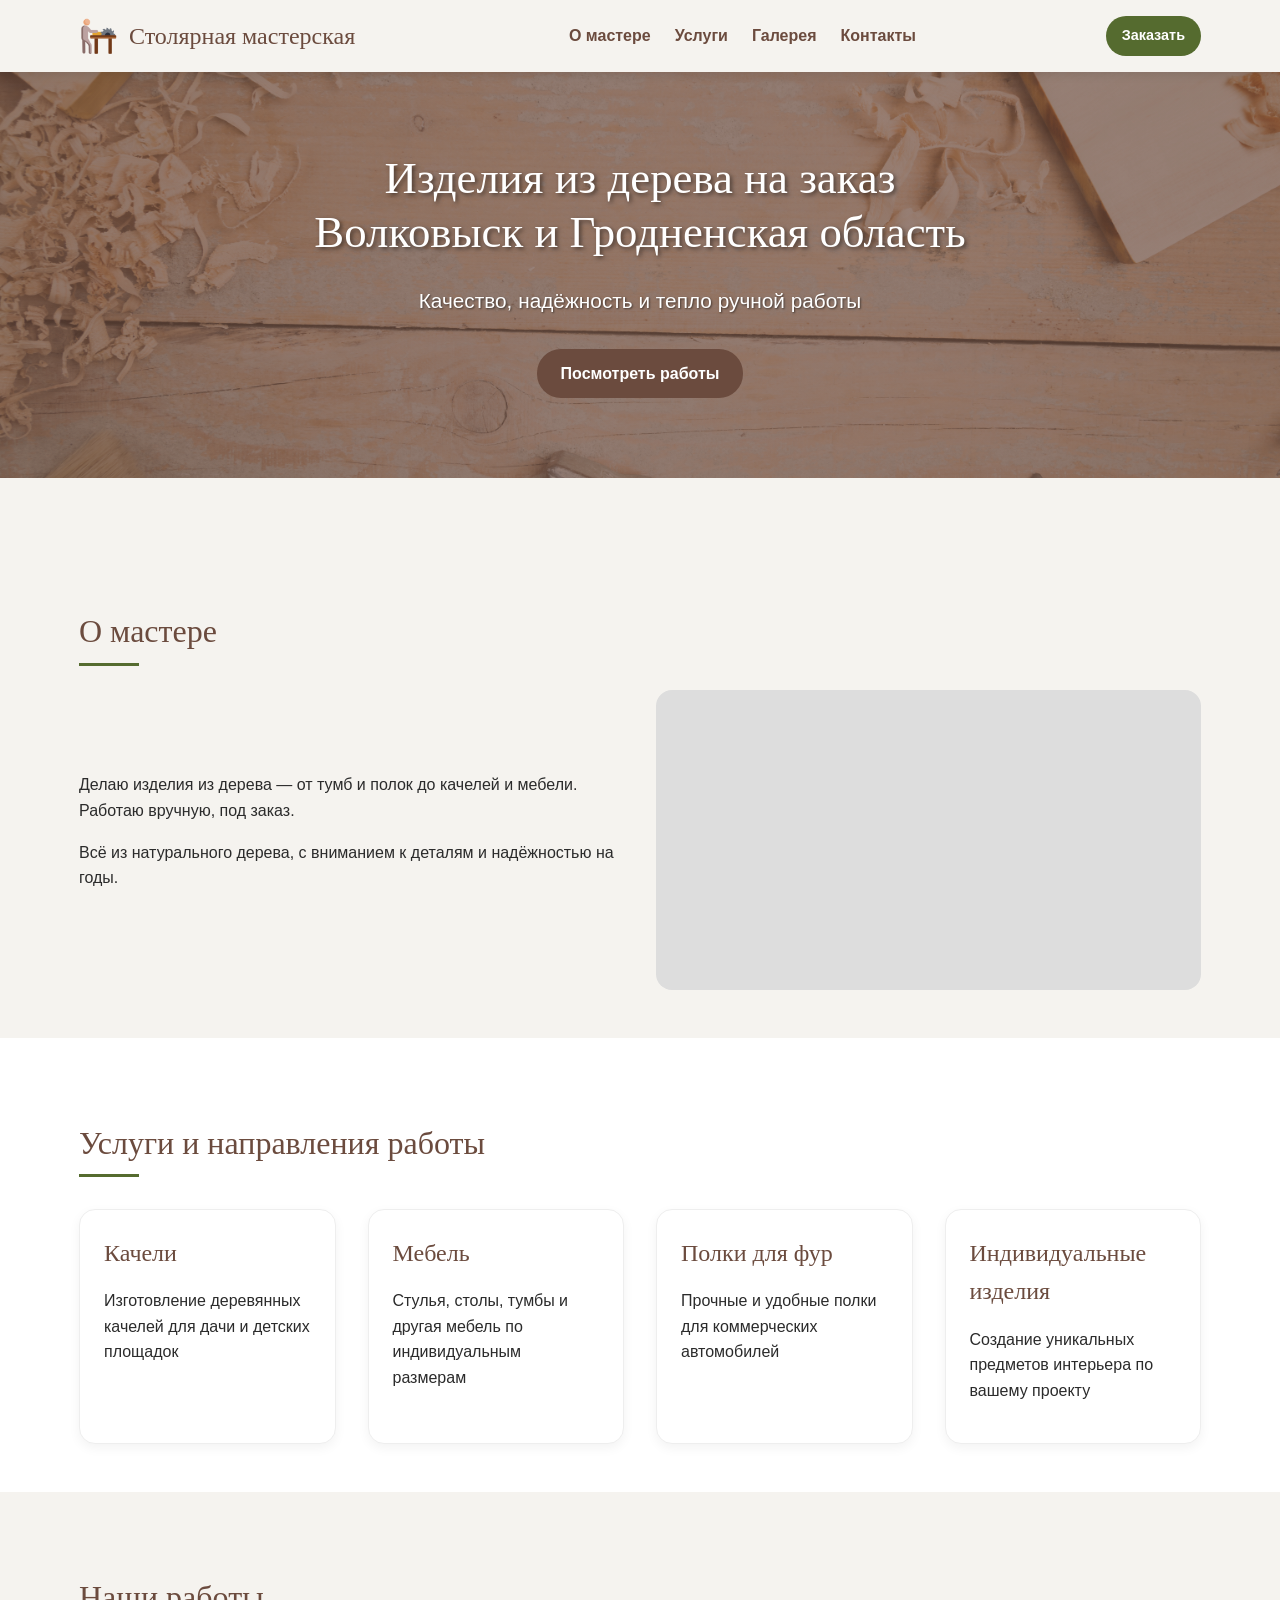
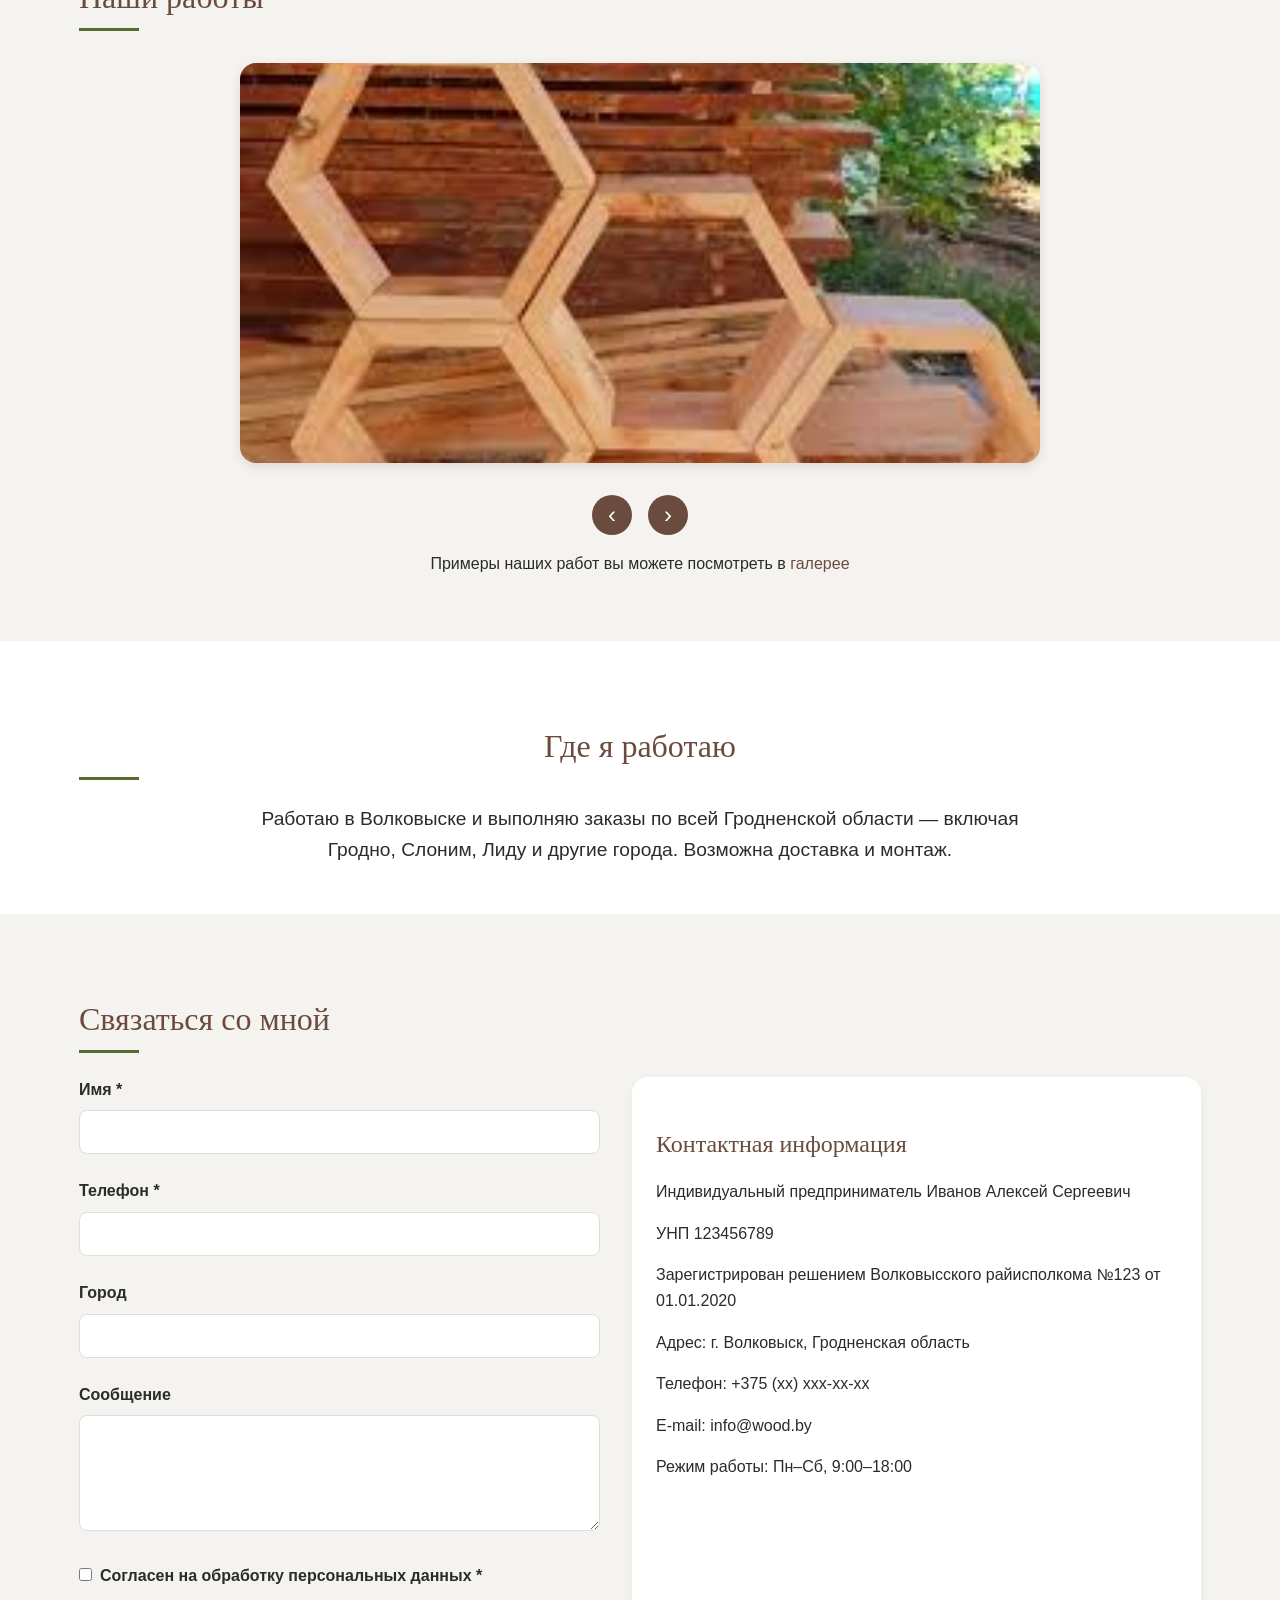
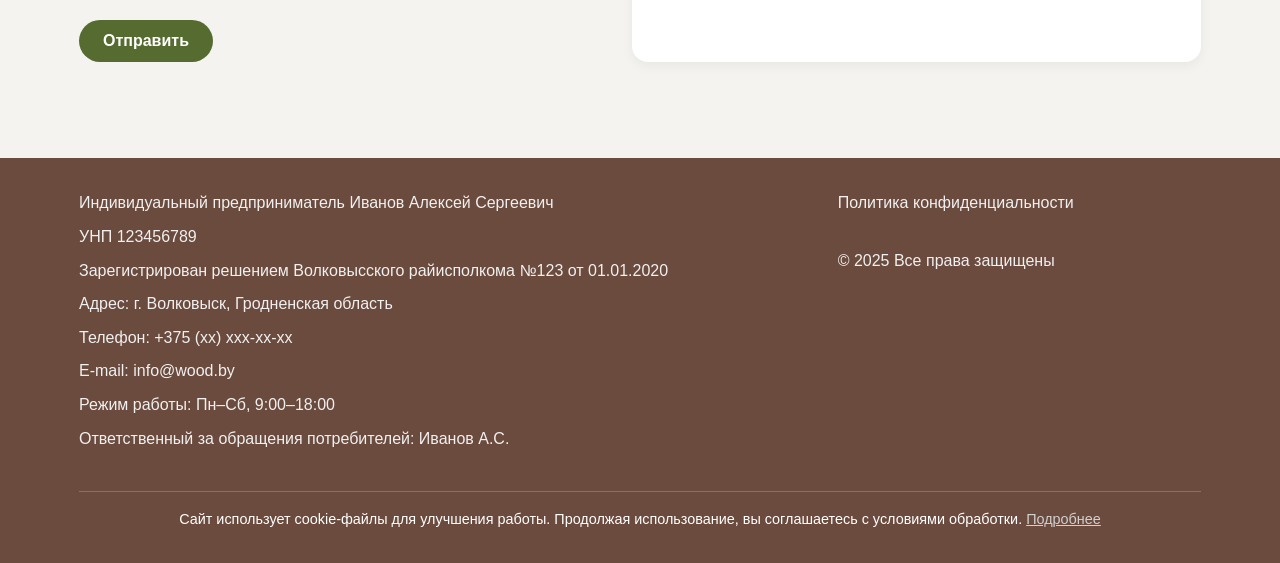
==== index.html @ 594d7879 "refactor(website): remove entire website source code and assets - Delete all HTML files including ho" ====
<!DOCTYPE html>
<html lang="ru">

<head>
    <meta charset="UTF-8">
    <meta name="viewport" content="width=device-width, initial-scale=1.0">
    <title>Изделия из дерева на заказ — Волковыск и Гродненская область | Столяр Алексей</title>
    <meta name="description"
        content="Качели, мебель, тумбы и полки на заказ. Изготовление изделий из дерева по Волковыску и всей Гродненской области.">
    <meta name="keywords"
        content="столяр Волковыск, изделия из дерева Гродненская область, мебель на заказ Волковыск, качели из дерева Гродно, полки для фур Гродненская область">

    <!-- Open Graph / Facebook -->
    <meta property="og:type" content="website">
    <meta property="og:title" content="Изделия из дерева на заказ — Волковыск и Гродненская область | Столяр Алексей">
    <meta property="og:description"
        content="Качели, мебель, тумбы и полки на заказ. Изготовление изделий из дерева по Волковыску и всей Гродненской области.">

    <!-- Twitter -->
    <meta property="twitter:card" content="summary_large_image">
    <meta property="twitter:title"
        content="Изделия из дерева на заказ — Волковыск и Гродненская область | Столяр Алексей">
    <meta property="twitter:description"
        content="Качели, мебель, тумбы и полки на заказ. Изготовление изделий из дерева по Волковыску и всей Гродненской области.">

    <!-- Favicon -->
    <link rel="icon" type="image/x-icon" href="/images/favicon.ico">

    <!-- Styles -->
    <link rel="stylesheet" href="css/style.css">

    <!-- JSON-LD structured data -->
    <script type="application/ld+json">
    {
      "@context": "https://schema.org",
      "@type": "HomeAndConstructionBusiness",
      "name": "Столярная мастерская Алексей",
      "description": "Изготавливаю изделия из дерева: качели, мебель, тумбы, полки для фур. Работаю в Волковыске и по всей Гродненской области.",
      "address": {
        "@type": "PostalAddress",
        "addressLocality": "Волковыск",
        "addressRegion": "Гродненская область",
        "addressCountry": "BY"
      },
      "telephone": "+375 (xx) xxx-xx-xx",
      "areaServed": [
        "Волковыск",
        "Гродно",
        "Слоним",
        "Лида",
        "Гродненская область"
      ],
      "priceRange": "от 100 BYN"
    }
    </script>
</head>

<body>
    <!-- Header -->
    <header class="header">
        <div class="container">
            <div class="header-content">
                <div class="logo">
                    <a href="index.html">
                        <img src="images/ico.png" alt="Столярная мастерская Алексей" class="logo-img"><h1 style="display: inline;">Столярная мастерская</h1>
                    </a>
                </div>
                <nav class="nav">
                    <ul class="nav-list">
                        <li><a href="#about">О мастере</a></li>
                        <li><a href="#services">Услуги</a></li>
                        <li><a href="gallery/index.html">Галерея</a></li>
                        <li><a href="#contact">Контакты</a></li>
                    </ul>
                </nav>
                <div class="contact-button">
                    <a href="#contact" class="btn btn-primary">Заказать</a>
                </div>
            </div>
        </div>
    </header>

    <!-- Hero Section -->
    <section class="hero">
        <div class="container">
            <div class="hero-content">
                <h1>Изделия из дерева на заказ<br>Волковыск и Гродненская область</h1>
                <p class="hero-subtitle">Качество, надёжность и тепло ручной работы</p>
                <a href="gallery/index.html" class="btn btn-secondary">Посмотреть работы</a>
            </div>
        </div>
    </section>

    <!-- About Section -->
    <section id="about" class="about">
        <div class="container">
            <h2>О мастере</h2>
            <div class="about-content">
                <div class="about-text">
                    <p>Делаю изделия из дерева — от тумб и полок до качелей и мебели. Работаю вручную, под заказ.</p>
                    <p>Всё из натурального дерева, с вниманием к деталям и надёжностью на годы.</p>
                </div>
                <div class="about-image">
                    <!-- Image will be added later -->
                </div>
            </div>
        </div>
    </section>

    <!-- Services Section -->
    <section id="services" class="services">
        <div class="container">
            <h2>Услуги и направления работы</h2>
            <div class="services-grid">
                <div class="service-card">
                    <h3>Качели</h3>
                    <p>Изготовление деревянных качелей для дачи и детских площадок</p>
                </div>
                <div class="service-card">
                    <h3>Мебель</h3>
                    <p>Стулья, столы, тумбы и другая мебель по индивидуальным размерам</p>
                </div>
                <div class="service-card">
                    <h3>Полки для фур</h3>
                    <p>Прочные и удобные полки для коммерческих автомобилей</p>
                </div>
                <div class="service-card">
                    <h3>Индивидуальные изделия</h3>
                    <p>Создание уникальных предметов интерьера по вашему проекту</p>
                </div>
            </div>
        </div>
    </section>

    <!-- Gallery Preview Section -->
    <section class="gallery-preview">
        <div class="container">
            <h2>Наши работы</h2>
            <div class="gallery-carousel">
                <div class="carousel-container">
                    <div class="carousel-slide">
                        <img src="images/handmade_img/1.jfif" alt="Изготовление изделий из дерева - Пример 1"
                            loading="lazy">
                    </div>
                    <div class="carousel-slide">
                        <img src="images/handmade_img/2.jfif" alt="Изготовление изделий из дерева - Пример 2"
                            loading="lazy">
                    </div>
                    <div class="carousel-slide">
                        <img src="images/handmade_img/3.jfif" alt="Изготовление изделий из дерева - Пример 3"
                            loading="lazy">
                    </div>
                    <div class="carousel-slide">
                        <img src="images/handmade_img/4.jfif" alt="Изготовление изделий из дерева - Пример 4"
                            loading="lazy">
                    </div>
                    <div class="carousel-slide">
                        <img src="images/handmade_img/5.jfif" alt="Изготовление изделий из дерева - Пример 5"
                            loading="lazy">
                    </div>
                    <div class="carousel-slide">
                        <img src="images/handmade_img/6.jfif" alt="Изготовление изделий из дерева - Пример 6"
                            loading="lazy">
                    </div>
                </div>
                <div class="carousel-nav">
                    <button class="carousel-prev">‹</button>
                    <button class="carousel-next">›</button>
                </div>
                <p class="text-center">Примеры наших работ вы можете посмотреть в <a
                        href="gallery/index.html">галерее</a></p>
            </div>
        </div>
    </section>

    <!-- Where We Work Section -->
    <section class="work-area">
        <div class="container">
            <h2>Где я работаю</h2>
            <p>Работаю в Волковыске и выполняю заказы по всей Гродненской области — включая Гродно, Слоним, Лиду и
                другие города. Возможна доставка и монтаж.</p>
        </div>
    </section>

    <!-- Contact Section -->
    <section id="contact" class="contact">
        <div class="container">
            <h2>Связаться со мной</h2>
            <div class="contact-content">
                <div class="contact-form">
                    <form id="orderForm" action="#" method="POST">
                        <div class="form-group">
                            <label for="name">Имя *</label>
                            <input type="text" id="name" name="name" required>
                        </div>
                        <div class="form-group">
                            <label for="phone">Телефон *</label>
                            <input type="tel" id="phone" name="phone" required>
                        </div>
                        <div class="form-group">
                            <label for="city">Город</label>
                            <input type="text" id="city" name="city">
                        </div>
                        <div class="form-group">
                            <label for="message">Сообщение</label>
                            <textarea id="message" name="message" rows="5"></textarea>
                        </div>
                        <!-- Honeypot field for spam protection -->
                        <div class="form-group honey">
                            <label for="website">Website</label>
                            <input type="text" id="website" name="website" tabindex="-1" autocomplete="off">
                        </div>
                        <div class="form-group checkbox-group">
                            <input type="checkbox" id="consent" name="consent" required>
                            <label for="consent">Согласен на обработку персональных данных *</label>
                        </div>
                        <button type="submit" class="btn btn-primary">Отправить</button>
                    </form>
                </div>
                <div class="contact-info">
                    <h3>Контактная информация</h3>
                    <p>Индивидуальный предприниматель Иванов Алексей Сергеевич</p>
                    <p>УНП 123456789</p>
                    <p>Зарегистрирован решением Волковысского райисполкома №123 от 01.01.2020</p>
                    <p>Адрес: г. Волковыск, Гродненская область</p>
                    <p>Телефон: +375 (xx) xxx-xx-xx</p>
                    <p>E-mail: info@wood.by</p>
                    <p>Режим работы: Пн–Сб, 9:00–18:00</p>
                </div>
            </div>
        </div>
    </section>

    <!-- Footer -->
    <footer class="footer">
        <div class="container">
            <div class="footer-content">
                <div class="footer-info">
                    <p>Индивидуальный предприниматель Иванов Алексей Сергеевич</p>
                    <p>УНП 123456789</p>
                    <p>Зарегистрирован решением Волковысского райисполкома №123 от 01.01.2020</p>
                    <p>Адрес: г. Волковыск, Гродненская область</p>
                    <p>Телефон: +375 (xx) xxx-xx-xx</p>
                    <p>E-mail: info@wood.by</p>
                    <p>Режим работы: Пн–Сб, 9:00–18:00</p>
                    <p>Ответственный за обращения потребителей: Иванов А.С.</p>
                </div>
                <div class="footer-links">
                    <a href="privacy/index.html">Политика конфиденциальности</a>
                    <p>© 2025 Все права защищены</p>
                </div>
            </div>
            <div class="cookie-banner">
                <p>Сайт использует cookie-файлы для улучшения работы. Продолжая использование, вы соглашаетесь с
                    условиями обработки. <a href="privacy/index.html">Подробнее</a></p>
            </div>
        </div>
    </footer>

    <!-- Scripts -->
    <script src="js/main.js"></script>
</body>

</html>
---- css/style.css ----
/* 
 * Color Palette:
 * Main background: Light wood color (#f5f3ef)
 * Accents: Warm brown (#6b4b3e)
 * Secondary: Walnut/Bronze (#8c735a)
 * Text: Dark gray (#2b2b2b)
 * Buttons: Natural green (#556b2f)
 */

/* Reset and base styles */
* {
    margin: 0;
    padding: 0;
    box-sizing: border-box;
}

body {
    font-family: 'PT Sans', 'Inter', Arial, sans-serif;
    font-size: 16px;
    line-height: 1.6;
    color: #2b2b2b;
    background-color: #f5f3ef;
}

h1,
h2,
h3,
h4,
h5,
h6 {
    font-family: 'Playfair Display', 'Lora', Georgia, serif;
    font-weight: normal;
    margin-bottom: 1rem;
    color: #6b4b3e;
}

h1 {
    font-size: 2.5rem;
    line-height: 1.2;
}

h2 {
    font-size: 2rem;
    margin-top: 2rem;
    margin-bottom: 1.5rem;
    position: relative;
    padding-bottom: 0.5rem;
}

h2:after {
    content: '';
    position: absolute;
    bottom: 0;
    left: 0;
    width: 60px;
    height: 3px;
    background-color: #556b2f;
}

h3 {
    font-size: 1.5rem;
    margin-top: 1.5rem;
    margin-bottom: 1rem;
}

p {
    margin-bottom: 1rem;
}

a {
    color: #6b4b3e;
    text-decoration: none;
    transition: color 0.3s ease;
}

a:hover {
    color: #556b2f;
}

.container {
    width: 90%;
    max-width: 1200px;
    margin: 0 auto;
    padding: 0 15px;
}

.btn {
    display: inline-block;
    padding: 12px 24px;
    border-radius: 24px;
    font-family: 'PT Sans', 'Inter', Arial, sans-serif;
    font-weight: bold;
    text-align: center;
    text-decoration: none;
    cursor: pointer;
    transition: all 0.3s ease;
    border: none;
    font-size: 1rem;
}

.btn-primary {
    background-color: #556b2f;
    color: #fff;
}

.btn-primary:hover {
    background-color: #435524;
    color: #fff;
    transform: translateY(-2px);
    box-shadow: 0 4px 8px rgba(0, 0, 0, 0.1);
}

.btn-secondary {
    background-color: #6b4b3e;
    color: #fff;
}

.btn-secondary:hover {
    background-color: #553c31;
    color: #fff;
    transform: translateY(-2px);
    box-shadow: 0 4px 8px rgba(0, 0, 0, 0.1);
}

.text-center {
    text-align: center;
}

/* Header */
.header {
    background-color: rgba(245, 243, 239, 0.95);
    box-shadow: 0 2px 10px rgba(0, 0, 0, 0.1);
    position: sticky;
    top: 0;
    z-index: 1000;
}

.header-content {
    display: flex;
    justify-content: space-between;
    align-items: center;
    padding: 1rem 0;
}

.logo {
    display: flex;
    align-items: center;
}

.logo a {
    display: flex;
    align-items: center;
    text-decoration: none;
}

.logo h1 {
    font-size: 1.5rem;
    margin: 0;
    color: #6b4b3e;
}

.logo-img {
    height: 40px;
    width: auto;
    margin-right: 10px;
}

.nav-list {
    display: flex;
    list-style: none;
}

.nav-list li {
    margin-left: 1.5rem;
}

.nav-list a {
    font-weight: bold;
    color: #6b4b3e;
}

.nav-list a:hover {
    color: #556b2f;
}

.contact-button .btn {
    padding: 8px 16px;
    font-size: 0.9rem;
}

/* Hero Section */
.hero {
    background: linear-gradient(rgba(107, 75, 62, 0.7), rgba(107, 75, 62, 0.7)),
        url('../images/background.jpg') center/cover no-repeat;
    color: #fff;
    padding: 5rem 0;
    text-align: center;
    margin-bottom: 3rem;
}

.hero-content h1 {
    color: #fff;
    font-size: 2.8rem;
    margin-bottom: 1.5rem;
    text-shadow: 2px 2px 4px rgba(0, 0, 0, 0.5);
}

.hero-subtitle {
    font-size: 1.3rem;
    margin-bottom: 2rem;
    text-shadow: 1px 1px 2px rgba(0, 0, 0, 0.5);
}

/* About Section */
.about {
    padding: 3rem 0;
}

.about-content {
    display: flex;
    flex-wrap: wrap;
    gap: 2rem;
    align-items: center;
}

.about-text {
    flex: 1;
    min-width: 300px;
}

.about-image {
    flex: 1;
    min-width: 300px;
    height: 300px;
    background-color: #ddd;
    border-radius: 16px;
    display: flex;
    align-items: center;
    justify-content: center;
    color: #666;
}

/* Services Section */
.services {
    padding: 3rem 0;
    background-color: #fff;
}

.services-grid {
    display: grid;
    grid-template-columns: repeat(auto-fit, minmax(250px, 1fr));
    gap: 2rem;
    margin-top: 2rem;
}

.service-card {
    background-color: #fff;
    border-radius: 16px;
    padding: 1.5rem;
    box-shadow: 0 4px 12px rgba(0, 0, 0, 0.05);
    transition: transform 0.3s ease, box-shadow 0.3s ease;
    border: 1px solid #eee;
}

.service-card:hover {
    transform: translateY(-5px);
    box-shadow: 0 8px 20px rgba(0, 0, 0, 0.1);
}

.service-card h3 {
    margin-top: 0;
    color: #6b4b3e;
}

/* Gallery Preview Section */
.gallery-preview {
    padding: 3rem 0;
}

.gallery-carousel {
    margin-top: 2rem;
    text-align: center;
}

/* Carousel Styles */
.carousel-container {
    position: relative;
    max-width: 800px;
    margin: 0 auto 2rem;
    overflow: hidden;
    border-radius: 16px;
    box-shadow: 0 4px 12px rgba(0, 0, 0, 0.1);
}

.carousel-slide {
    display: none;
    width: 100%;
}

.carousel-slide img {
    width: 100%;
    height: 400px;
    object-fit: cover;
    display: block;
}

.carousel-slide.active {
    display: block;
}

.carousel-nav {
    display: flex;
    justify-content: center;
    gap: 1rem;
    margin-bottom: 1rem;
}

.carousel-prev,
.carousel-next {
    background-color: #6b4b3e;
    color: white;
    border: none;
    font-size: 1.5rem;
    width: 40px;
    height: 40px;
    border-radius: 50%;
    cursor: pointer;
    transition: background-color 0.3s ease;
}

.carousel-prev:hover,
.carousel-next:hover {
    background-color: #556b2f;
}

.text-center {
    text-align: center;
}

/* Work Area Section */
.work-area {
    padding: 3rem 0;
    background-color: #fff;
    text-align: center;
}

.work-area p {
    font-size: 1.2rem;
    max-width: 800px;
    margin: 0 auto;
}

/* Contact Section */
.contact {
    padding: 3rem 0;
}

.contact-content {
    display: flex;
    flex-wrap: wrap;
    gap: 2rem;
}

.contact-form {
    flex: 1;
    min-width: 300px;
}

.contact-info {
    flex: 1;
    min-width: 300px;
    background-color: #fff;
    padding: 1.5rem;
    border-radius: 16px;
    box-shadow: 0 4px 12px rgba(0, 0, 0, 0.05);
}

.form-group {
    margin-bottom: 1.5rem;
}

.form-group label {
    display: block;
    margin-bottom: 0.5rem;
    font-weight: bold;
}

.form-group input,
.form-group textarea {
    width: 100%;
    padding: 0.75rem;
    border: 1px solid #ddd;
    border-radius: 8px;
    font-family: 'PT Sans', 'Inter', Arial, sans-serif;
    font-size: 1rem;
}

.form-group input:focus,
.form-group textarea:focus {
    outline: none;
    border-color: #6b4b3e;
    box-shadow: 0 0 0 2px rgba(107, 75, 62, 0.2);
}

.checkbox-group {
    display: flex;
    align-items: flex-start;
}

.checkbox-group input {
    width: auto;
    margin-right: 0.5rem;
    margin-top: 0.3rem;
}

/* Honeypot field for spam protection - hidden visually but not to screen readers */
.honey {
    position: absolute;
    left: -5000px;
    top: -5000px;
}

/* Footer */
.footer {
    background-color: #6b4b3e;
    color: #fff;
    padding: 2rem 0 0;
    margin-top: 3rem;
}

.footer-content {
    display: flex;
    flex-wrap: wrap;
    gap: 2rem;
    margin-bottom: 2rem;
}

.footer-info {
    flex: 2;
    min-width: 300px;
}

.footer-info p {
    margin-bottom: 0.5rem;
    color: #f0f0f0;
}

.footer-links {
    flex: 1;
    min-width: 200px;
}

.footer-links a {
    color: #f0f0f0;
    display: block;
    margin-bottom: 1rem;
}

.footer-links a:hover {
    color: #d0d0d0;
}

.footer-links p {
    color: #f0f0f0;
    margin-top: 2rem;
}

.cookie-banner {
    border-top: 1px solid rgba(255, 255, 255, 0.2);
    padding: 1rem 0;
    text-align: center;
    font-size: 0.9rem;
}

.cookie-banner a {
    color: #d0d0d0;
    text-decoration: underline;
}

/* Gallery Page */
.gallery-full {
    padding: 2rem 0;
}

.gallery-filters {
    display: flex;
    flex-wrap: wrap;
    gap: 0.5rem;
    margin-bottom: 2rem;
    justify-content: center;
}

.filter-btn {
    padding: 0.5rem 1rem;
    background-color: #fff;
    border: 1px solid #ddd;
    border-radius: 24px;
    cursor: pointer;
    transition: all 0.3s ease;
}

.filter-btn.active,
.filter-btn:hover {
    background-color: #6b4b3e;
    color: #fff;
    border-color: #6b4b3e;
}

.gallery-grid {
    display: grid;
    grid-template-columns: repeat(auto-fill, minmax(300px, 1fr));
    gap: 2rem;
}

.gallery-item {
    background-color: #fff;
    border-radius: 16px;
    overflow: hidden;
    box-shadow: 0 4px 12px rgba(0, 0, 0, 0.05);
    transition: transform 0.3s ease;
}

.gallery-item:hover {
    transform: translateY(-5px);
}

.gallery-item img {
    width: 100%;
    height: 250px;
    object-fit: cover;
    display: block;
}

.gallery-item-info {
    padding: 1rem;
}

.gallery-item-info h3 {
    margin-top: 0;
    margin-bottom: 0.5rem;
    color: #6b4b3e;
}

.gallery-item-info p {
    font-size: 0.9rem;
    color: #666;
    margin: 0;
}

/* Privacy Policy */
.privacy-policy {
    padding: 2rem 0;
}

.privacy-content h2 {
    color: #6b4b3e;
    margin-top: 2rem;
}

.privacy-content ul {
    margin-bottom: 1rem;
    padding-left: 1.5rem;
}

.privacy-content li {
    margin-bottom: 0.5rem;
}

/* Responsive Design */
@media (max-width: 768px) {
    h1 {
        font-size: 2rem;
    }

    h2 {
        font-size: 1.7rem;
    }

    .header-content {
        flex-direction: column;
        gap: 1rem;
    }

    .nav-list {
        flex-wrap: wrap;
        justify-content: center;
    }

    .nav-list li {
        margin: 0.5rem;
    }

    .hero {
        padding: 3rem 0;
    }

    .hero-content h1 {
        font-size: 2rem;
    }

    .hero-subtitle {
        font-size: 1.1rem;
    }

    .about-content,
    .contact-content,
    .footer-content {
        flex-direction: column;
    }

    .gallery-filters {
        justify-content: flex-start;
        overflow-x: auto;
        padding-bottom: 0.5rem;
    }

    .filter-btn {
        white-space: nowrap;
    }
}

@media (max-width: 480px) {
    .container {
        width: 95%;
    }

    h1 {
        font-size: 1.8rem;
    }

    .hero-content h1 {
        font-size: 1.8rem;
    }

    .btn {
        padding: 10px 20px;
        font-size: 0.9rem;
    }
}
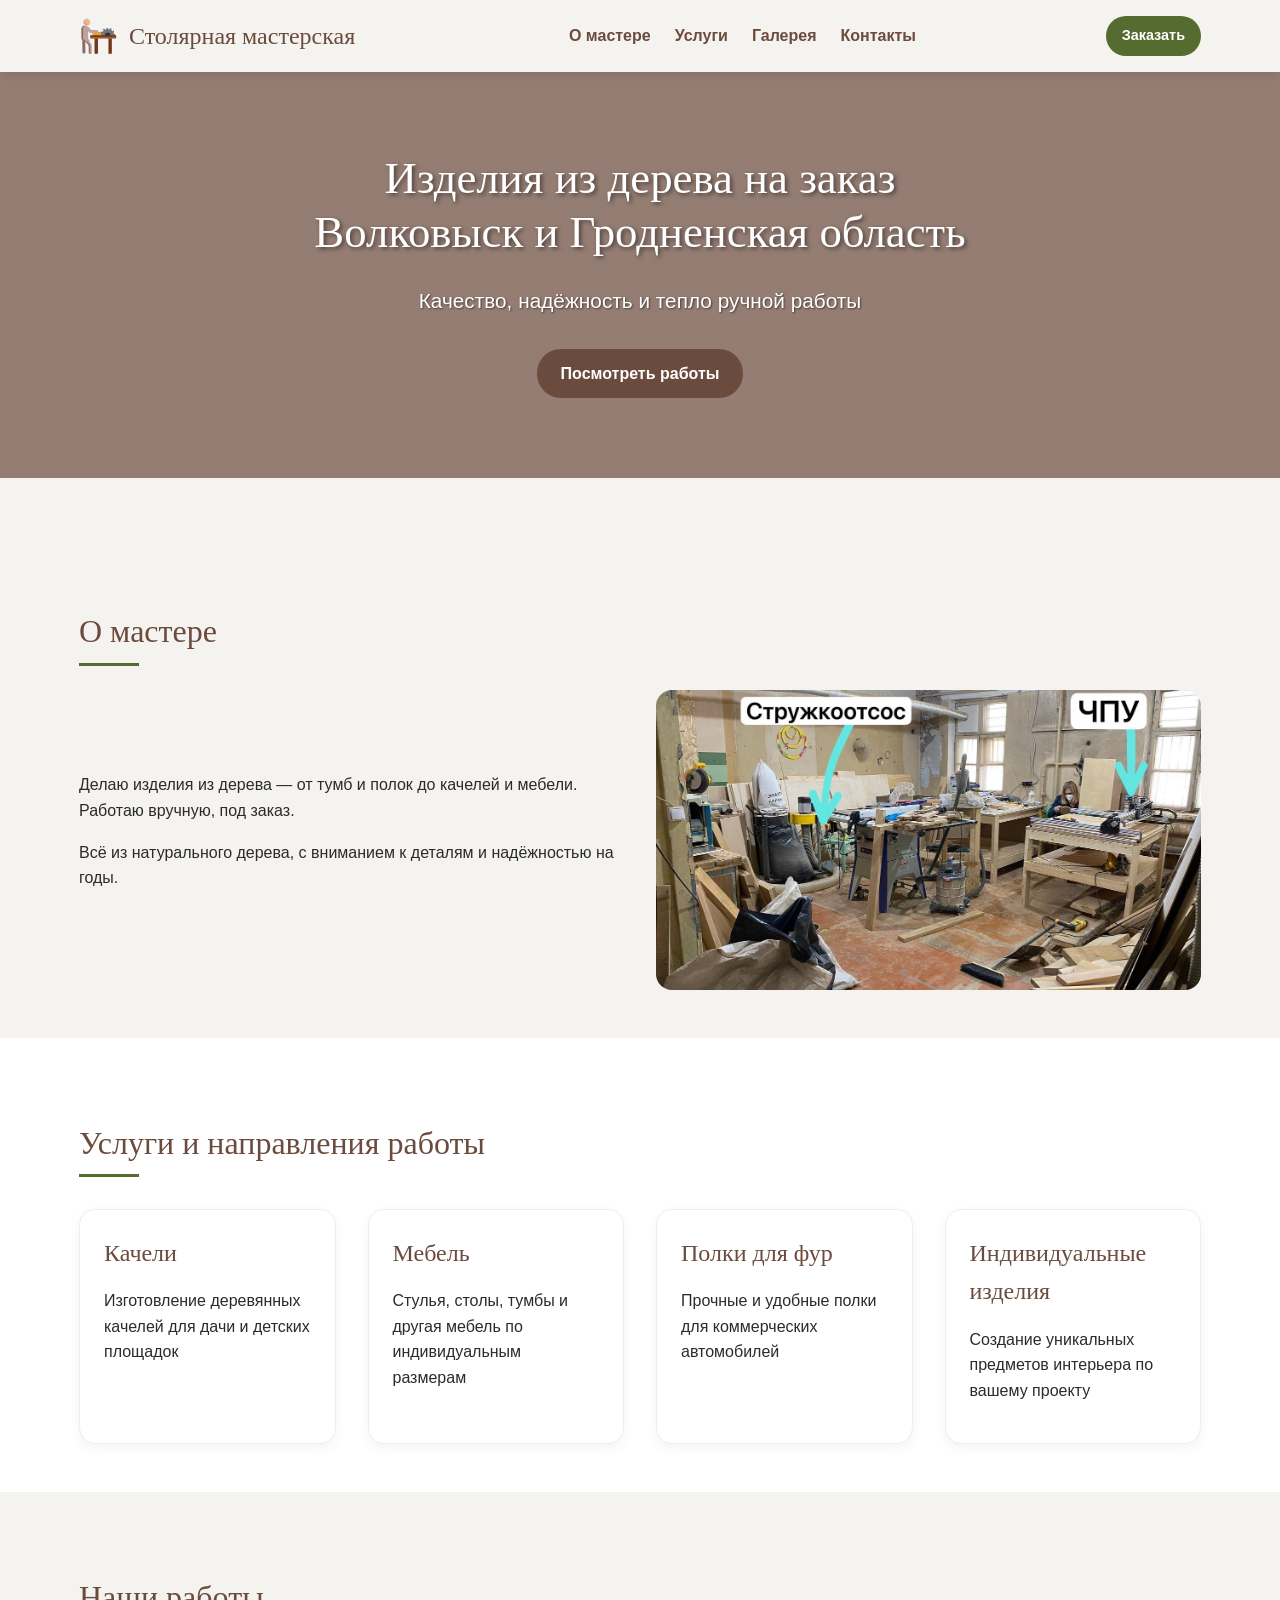
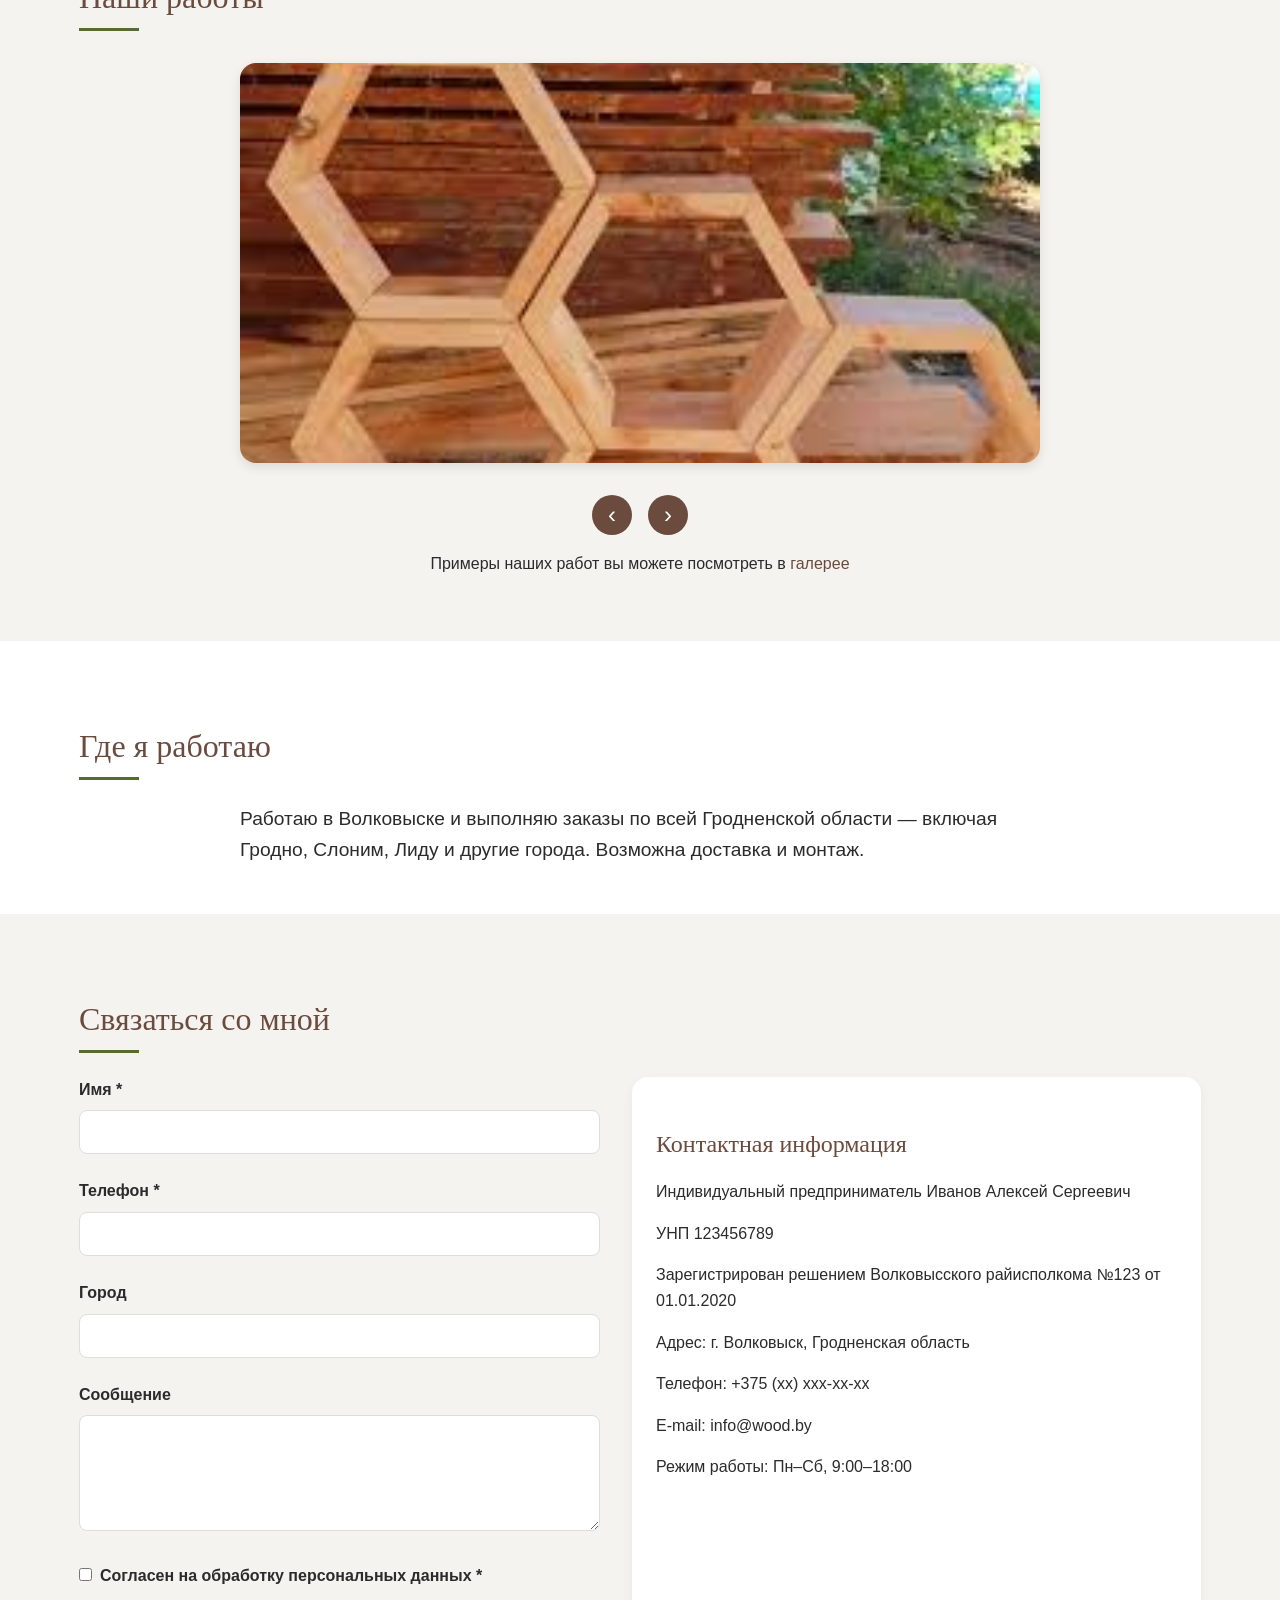
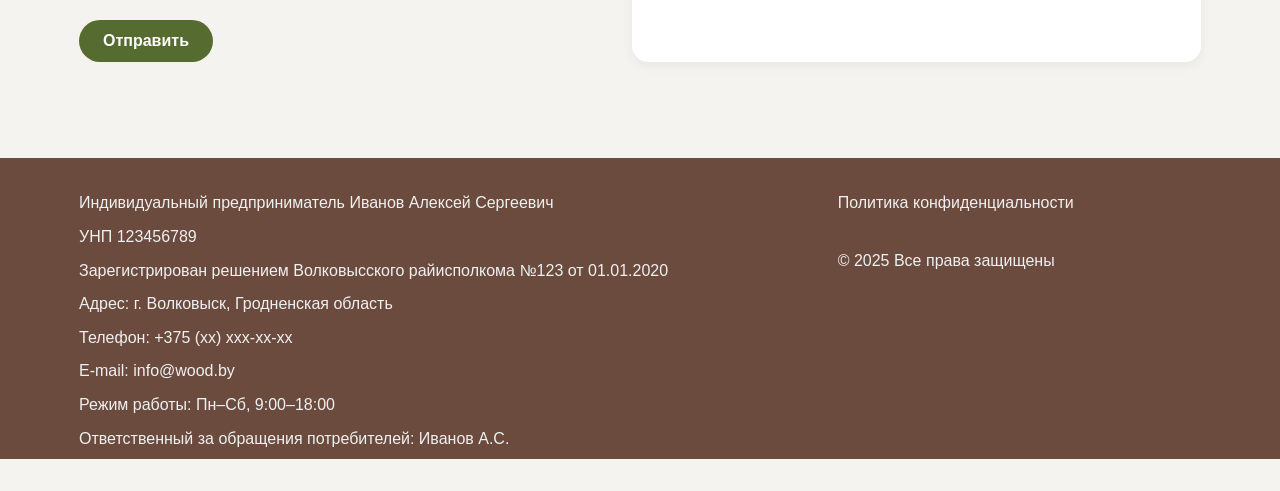
==== commit 42b96349: "feat(nav): add responsive burger menu with toggle animation - Implement burger menu icon with three " ====
--- a/index.html
+++ b/index.html
@@ -24,7 +24,7 @@
         content="Качели, мебель, тумбы и полки на заказ. Изготовление изделий из дерева по Волковыску и всей Гродненской области.">
 
     <!-- Favicon -->
-    <link rel="icon" type="image/x-icon" href="/images/favicon.ico">
+    <link rel="icon" type="image/x-icon" href="images/favicon.ico">
 
     <!-- Styles -->
     <link rel="stylesheet" href="css/style.css">
@@ -62,8 +62,14 @@
             <div class="header-content">
                 <div class="logo">
                     <a href="index.html">
-                        <img src="images/ico.png" alt="Столярная мастерская Алексей" class="logo-img"><h1 style="display: inline;">Столярная мастерская</h1>
+                        <img src="images/ico.png" alt="Столярная мастерская Алексей" class="logo-img">
+                        <h1 style="display: inline;">Столярная мастерская</h1>
                     </a>
+                </div>
+                <div class="menu-toggle">
+                    <span></span>
+                    <span></span>
+                    <span></span>
                 </div>
                 <nav class="nav">
                     <ul class="nav-list">
@@ -101,7 +107,7 @@
                     <p>Всё из натурального дерева, с вниманием к деталям и надёжностью на годы.</p>
                 </div>
                 <div class="about-image">
-                    <!-- Image will be added later -->
+                    <img src="images/master_room.jpeg" alt="Мастерская по дереву" loading="lazy">
                 </div>
             </div>
         </div>
@@ -250,10 +256,6 @@
                     <p>© 2025 Все права защищены</p>
                 </div>
             </div>
-            <div class="cookie-banner">
-                <p>Сайт использует cookie-файлы для улучшения работы. Продолжая использование, вы соглашаетесь с
-                    условиями обработки. <a href="privacy/index.html">Подробнее</a></p>
-            </div>
         </div>
     </footer>
 
--- a/css/style.css
+++ b/css/style.css
@@ -165,6 +165,37 @@
     margin-right: 10px;
 }
 
+/* Burger Menu */
+.menu-toggle {
+    display: none;
+    flex-direction: column;
+    cursor: pointer;
+    padding: 5px;
+}
+
+.menu-toggle span {
+    width: 25px;
+    height: 3px;
+    background-color: #6b4b3e;
+    margin: 3px 0;
+    transition: 0.3s;
+    border-radius: 2px;
+}
+
+/* Animated burger to X */
+.menu-toggle.active span:nth-child(1) {
+    transform: rotate(-45deg) translate(-5px, 6px);
+}
+
+.menu-toggle.active span:nth-child(2) {
+    opacity: 0;
+}
+
+.menu-toggle.active span:nth-child(3) {
+    transform: rotate(45deg) translate(-5px, -6px);
+}
+
+/* Nav Styles */
 .nav-list {
     display: flex;
     list-style: none;
@@ -191,7 +222,7 @@
 /* Hero Section */
 .hero {
     background: linear-gradient(rgba(107, 75, 62, 0.7), rgba(107, 75, 62, 0.7)),
-        url('../images/background.jpg') center/cover no-repeat;
+        url('images/background.jpg') center/cover no-repeat;
     color: #fff;
     padding: 5rem 0;
     text-align: center;
@@ -232,12 +263,15 @@
     flex: 1;
     min-width: 300px;
     height: 300px;
-    background-color: #ddd;
     border-radius: 16px;
-    display: flex;
-    align-items: center;
-    justify-content: center;
-    color: #666;
+    overflow: hidden;
+}
+
+.about-image img {
+    width: 100%;
+    height: 100%;
+    object-fit: cover;
+    display: block;
 }
 
 /* Services Section */
@@ -341,7 +375,6 @@
 .work-area {
     padding: 3rem 0;
     background-color: #fff;
-    text-align: center;
 }
 
 .work-area p {
@@ -465,18 +498,6 @@
     margin-top: 2rem;
 }
 
-.cookie-banner {
-    border-top: 1px solid rgba(255, 255, 255, 0.2);
-    padding: 1rem 0;
-    text-align: center;
-    font-size: 0.9rem;
-}
-
-.cookie-banner a {
-    color: #d0d0d0;
-    text-decoration: underline;
-}
-
 /* Gallery Page */
 .gallery-full {
     padding: 2rem 0;
@@ -577,17 +598,43 @@
     }
 
     .header-content {
+        flex-direction: row;
+        align-items: center;
+        position: relative;
+    }
+
+    .menu-toggle {
+        display: flex;
+    }
+
+    .nav {
+        position: absolute;
+        top: 100%;
+        left: 0;
+        width: 100%;
+        background-color: rgba(245, 243, 239, 0.95);
+        box-shadow: 0 2px 10px rgba(0, 0, 0, 0.1);
+        padding: 1rem 0;
+        transform: translateY(-150%);
+        transition: transform 0.3s ease;
+        z-index: 1000;
+    }
+
+    .nav.active {
+        transform: translateY(0);
+    }
+
+    .nav-list {
         flex-direction: column;
-        gap: 1rem;
-    }
-
-    .nav-list {
-        flex-wrap: wrap;
-        justify-content: center;
+        align-items: center;
     }
 
     .nav-list li {
-        margin: 0.5rem;
+        margin: 0.5rem 0;
+    }
+
+    .contact-button {
+        display: none;
     }
 
     .hero {
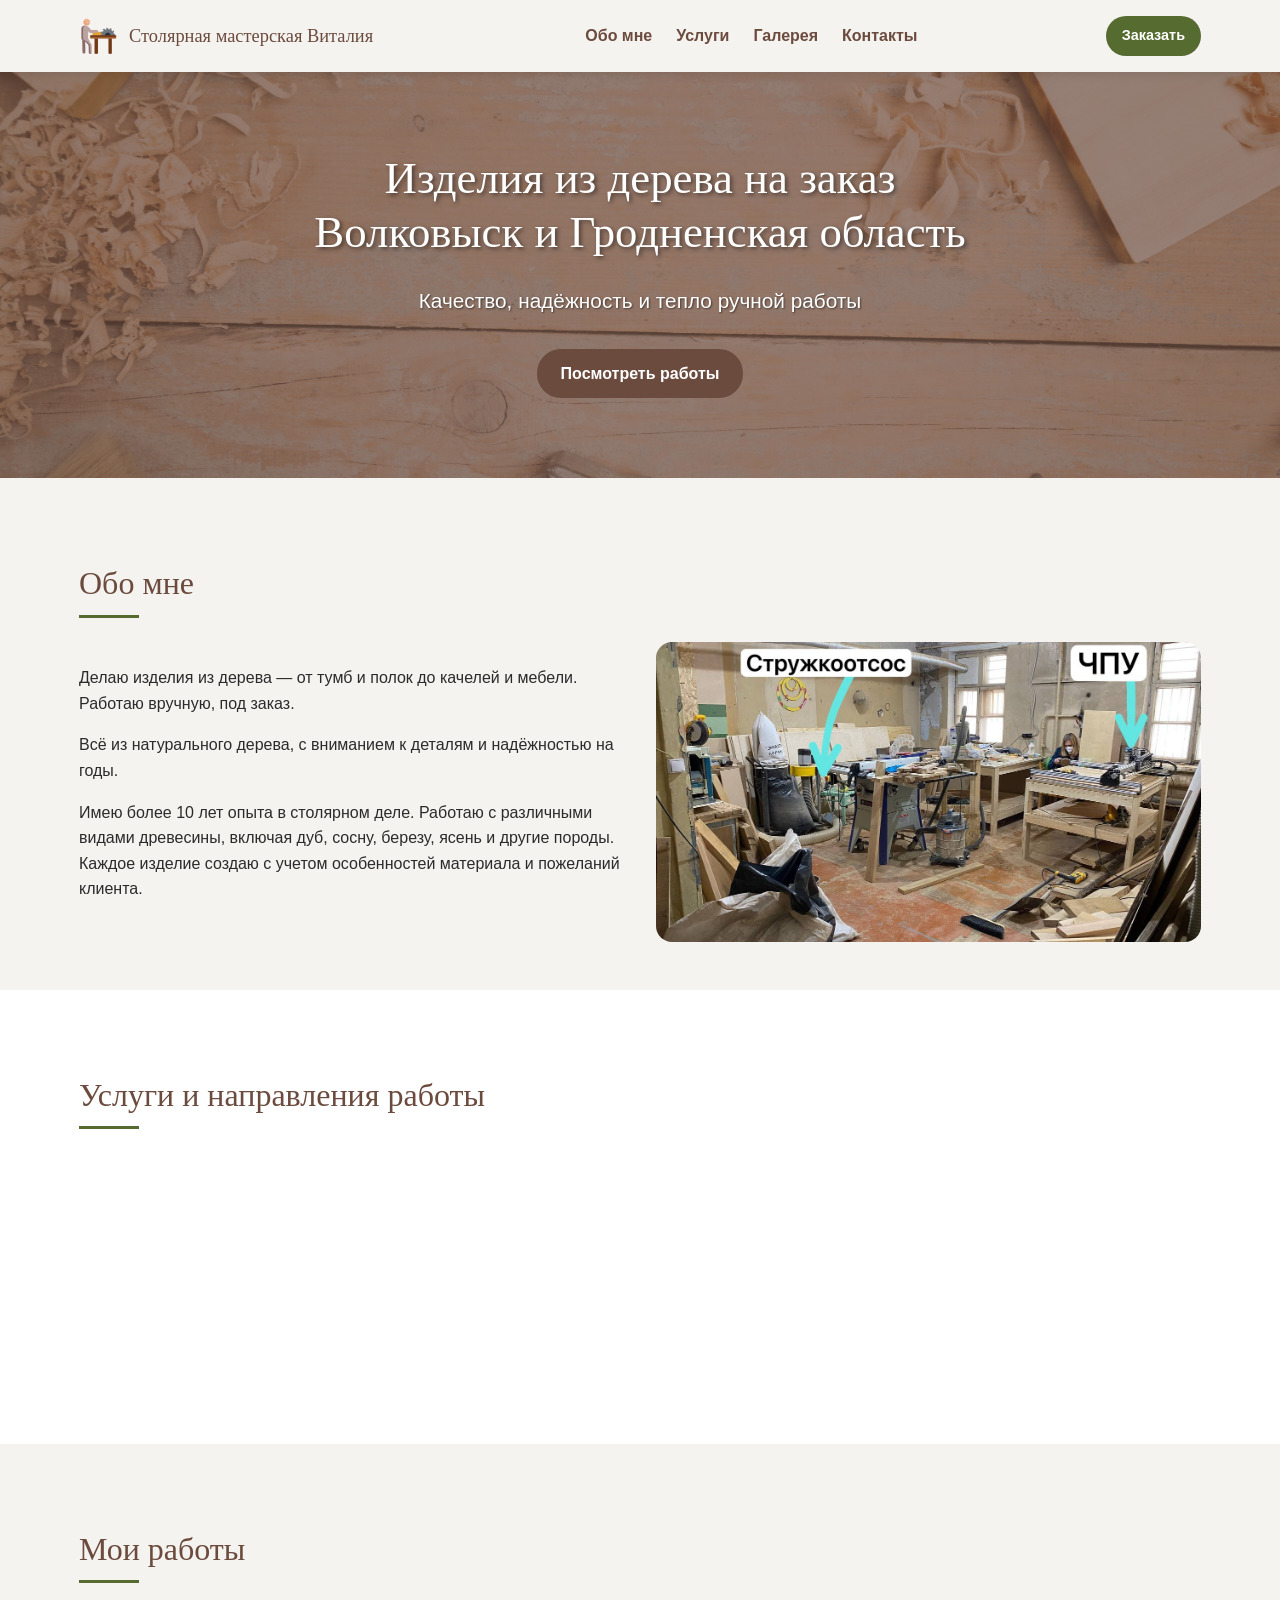
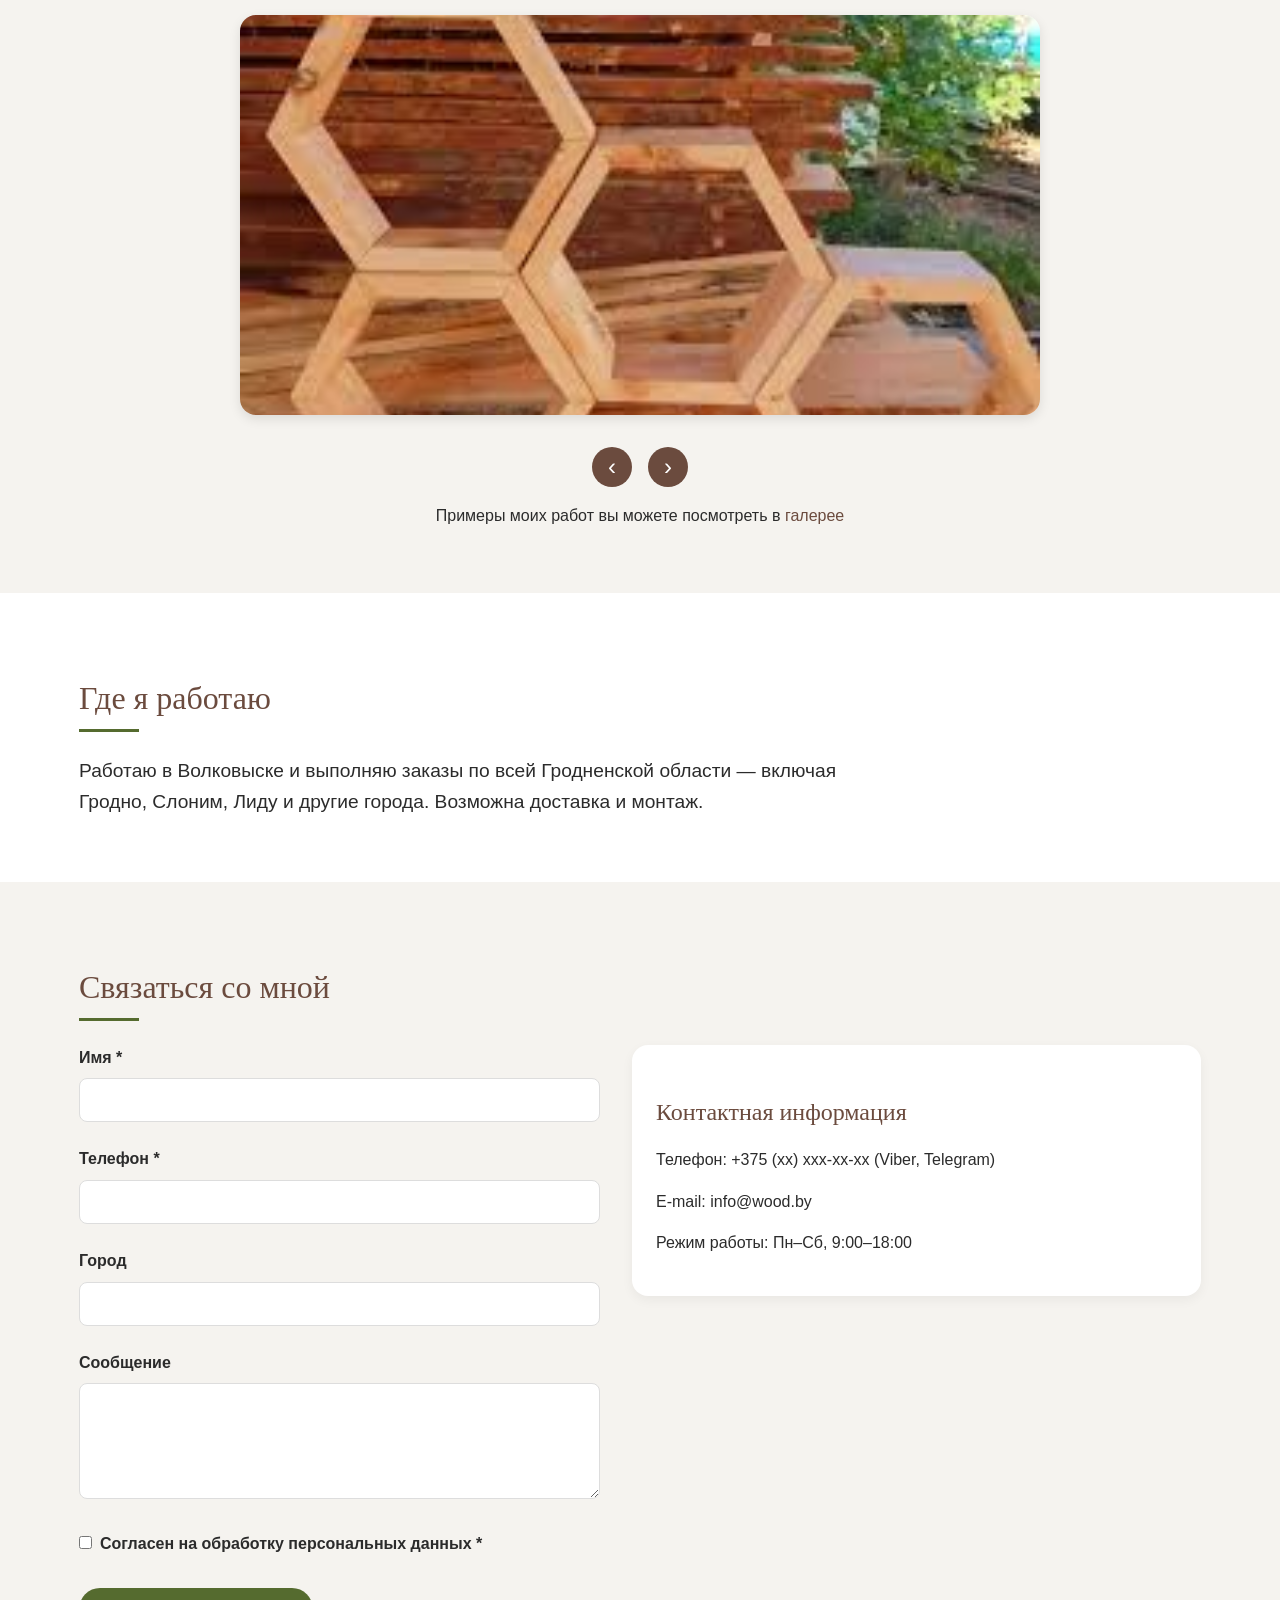
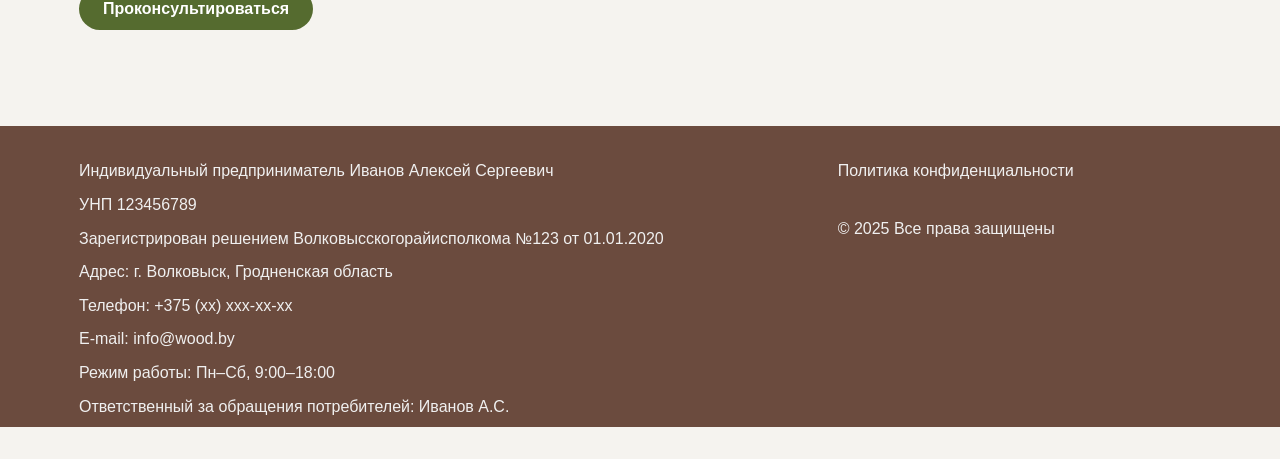
==== commit b8f50504: "style(ui): update branding and adjust layout styles - Change site branding from "Alexey" to "Vitaliy" ====
--- a/index.html
+++ b/index.html
@@ -62,8 +62,8 @@
             <div class="header-content">
                 <div class="logo">
                     <a href="index.html">
-                        <img src="images/ico.png" alt="Столярная мастерская Алексей" class="logo-img">
-                        <h1 style="display: inline;">Столярная мастерская</h1>
+                        <img src="images/ico.png" alt="Столярная мастерская Виталия" class="logo-img">
+                        <h1 style="display: inline;">Столярная мастерская Виталия</h1>
                     </a>
                 </div>
                 <div class="menu-toggle">
@@ -73,7 +73,7 @@
                 </div>
                 <nav class="nav">
                     <ul class="nav-list">
-                        <li><a href="#about">О мастере</a></li>
+                        <li><a href="#about">Обо мне</a></li>
                         <li><a href="#services">Услуги</a></li>
                         <li><a href="gallery/index.html">Галерея</a></li>
                         <li><a href="#contact">Контакты</a></li>
@@ -100,11 +100,14 @@
     <!-- About Section -->
     <section id="about" class="about">
         <div class="container">
-            <h2>О мастере</h2>
+            <h2>Обо мне</h2>
             <div class="about-content">
                 <div class="about-text">
                     <p>Делаю изделия из дерева — от тумб и полок до качелей и мебели. Работаю вручную, под заказ.</p>
                     <p>Всё из натурального дерева, с вниманием к деталям и надёжностью на годы.</p>
+                    <p>Имею более 10 лет опыта в столярном деле. Работаю с различными видами древесины, включая дуб,
+                        сосну, березу, ясень и другие породы. Каждое изделие создаю с учетом особенностей материала и
+                        пожеланий клиента.</p>
                 </div>
                 <div class="about-image">
                     <img src="images/master_room.jpeg" alt="Мастерская по дереву" loading="lazy">
@@ -141,7 +144,7 @@
     <!-- Gallery Preview Section -->
     <section class="gallery-preview">
         <div class="container">
-            <h2>Наши работы</h2>
+            <h2>Мои работы</h2>
             <div class="gallery-carousel">
                 <div class="carousel-container">
                     <div class="carousel-slide">
@@ -173,7 +176,7 @@
                     <button class="carousel-prev">‹</button>
                     <button class="carousel-next">›</button>
                 </div>
-                <p class="text-center">Примеры наших работ вы можете посмотреть в <a
+                <p class="text-center">Примеры моих работ вы можете посмотреть в <a
                         href="gallery/index.html">галерее</a></p>
             </div>
         </div>
@@ -220,16 +223,12 @@
                             <input type="checkbox" id="consent" name="consent" required>
                             <label for="consent">Согласен на обработку персональных данных *</label>
                         </div>
-                        <button type="submit" class="btn btn-primary">Отправить</button>
+                        <button type="submit" class="btn btn-primary">Проконсультироваться</button>
                     </form>
                 </div>
                 <div class="contact-info">
                     <h3>Контактная информация</h3>
-                    <p>Индивидуальный предприниматель Иванов Алексей Сергеевич</p>
-                    <p>УНП 123456789</p>
-                    <p>Зарегистрирован решением Волковысского райисполкома №123 от 01.01.2020</p>
-                    <p>Адрес: г. Волковыск, Гродненская область</p>
-                    <p>Телефон: +375 (xx) xxx-xx-xx</p>
+                    <p>Телефон: +375 (xx) xxx-xx-xx (Viber, Telegram)</p>
                     <p>E-mail: info@wood.by</p>
                     <p>Режим работы: Пн–Сб, 9:00–18:00</p>
                 </div>
@@ -244,7 +243,7 @@
                 <div class="footer-info">
                     <p>Индивидуальный предприниматель Иванов Алексей Сергеевич</p>
                     <p>УНП 123456789</p>
-                    <p>Зарегистрирован решением Волковысского райисполкома №123 от 01.01.2020</p>
+                    <p>Зарегистрирован решением Волковысскогорайисполкома №123 от 01.01.2020</p>
                     <p>Адрес: г. Волковыск, Гродненская область</p>
                     <p>Телефон: +375 (xx) xxx-xx-xx</p>
                     <p>E-mail: info@wood.by</p>
--- a/css/style.css
+++ b/css/style.css
@@ -154,7 +154,7 @@
 }
 
 .logo h1 {
-    font-size: 1.5rem;
+    font-size: 1.15rem;
     margin: 0;
     color: #6b4b3e;
 }
@@ -222,11 +222,10 @@
 /* Hero Section */
 .hero {
     background: linear-gradient(rgba(107, 75, 62, 0.7), rgba(107, 75, 62, 0.7)),
-        url('images/background.jpg') center/cover no-repeat;
+        url('../images/background.jpg') center/cover no-repeat;
     color: #fff;
     padding: 5rem 0;
     text-align: center;
-    margin-bottom: 3rem;
 }
 
 .hero-content h1 {
@@ -380,7 +379,6 @@
 .work-area p {
     font-size: 1.2rem;
     max-width: 800px;
-    margin: 0 auto;
 }
 
 /* Contact Section */
@@ -406,6 +404,7 @@
     padding: 1.5rem;
     border-radius: 16px;
     box-shadow: 0 4px 12px rgba(0, 0, 0, 0.05);
+    align-self: flex-start;
 }
 
 .form-group {
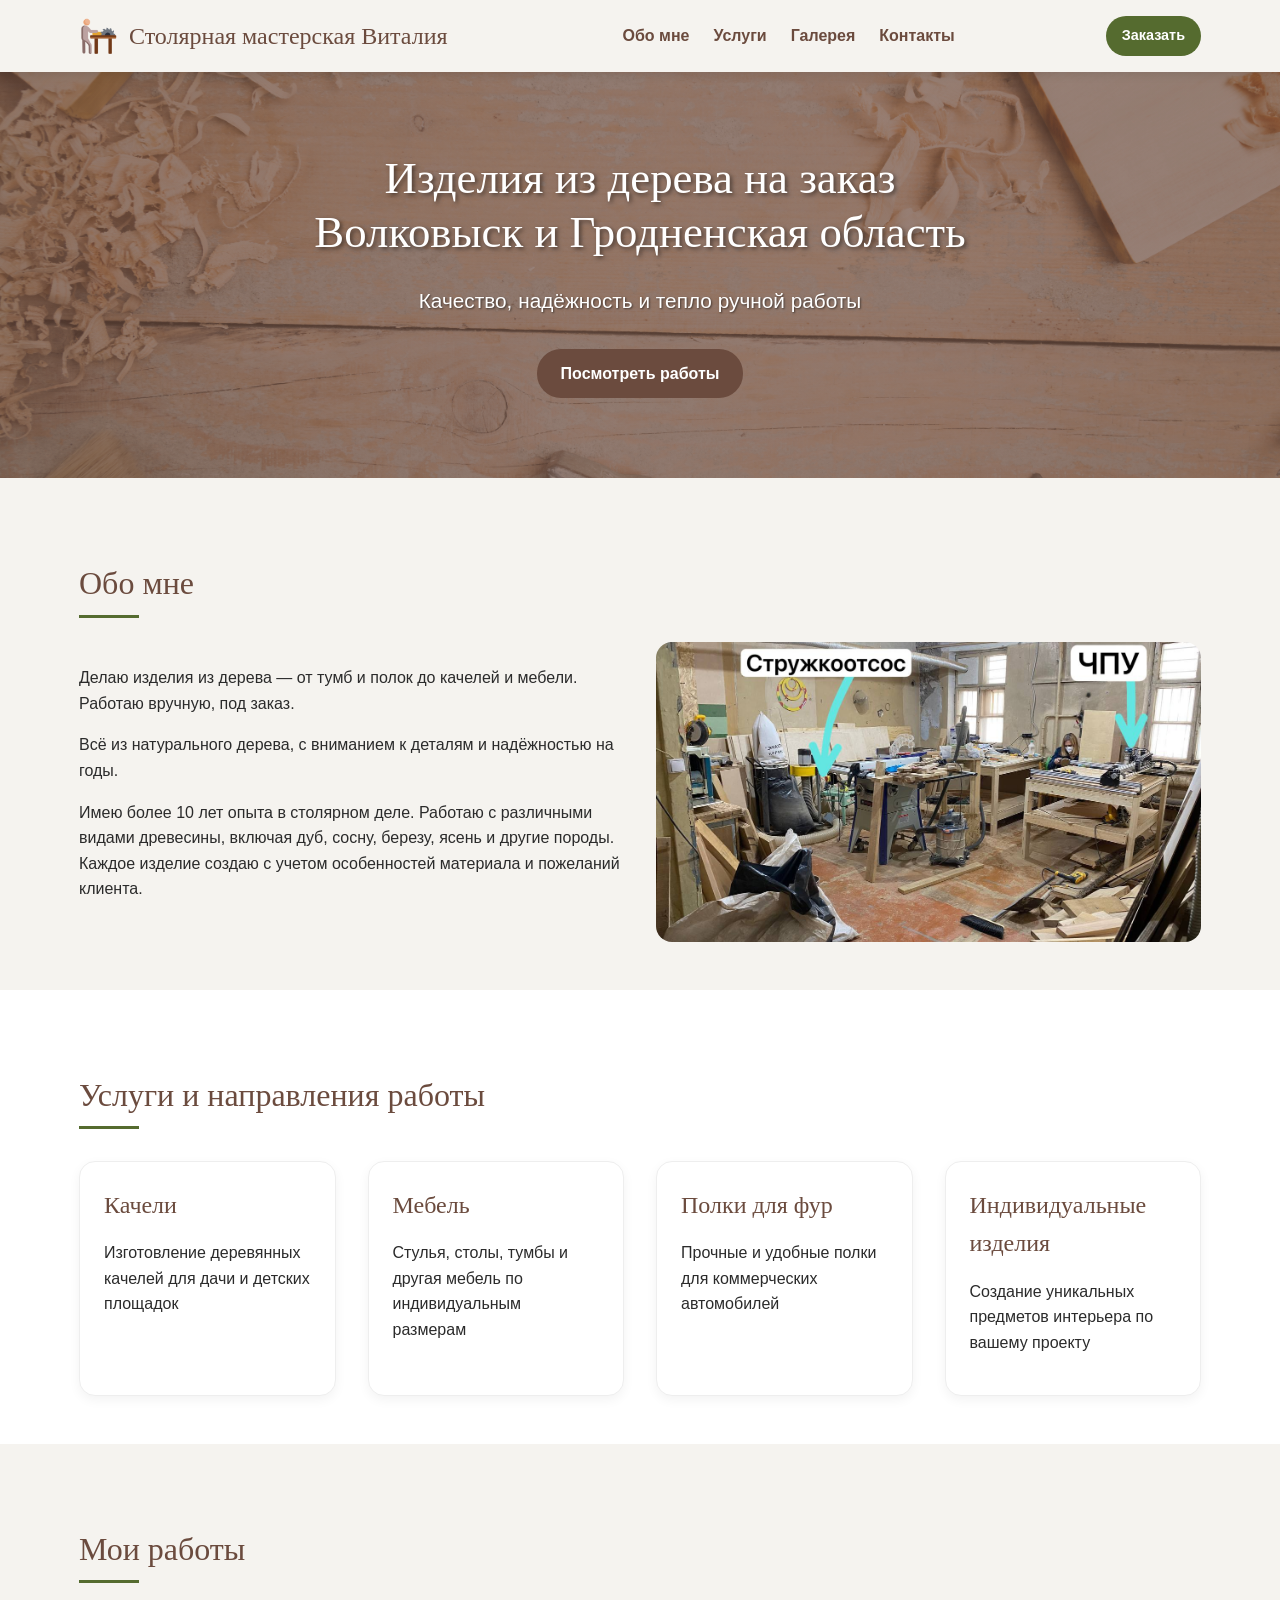
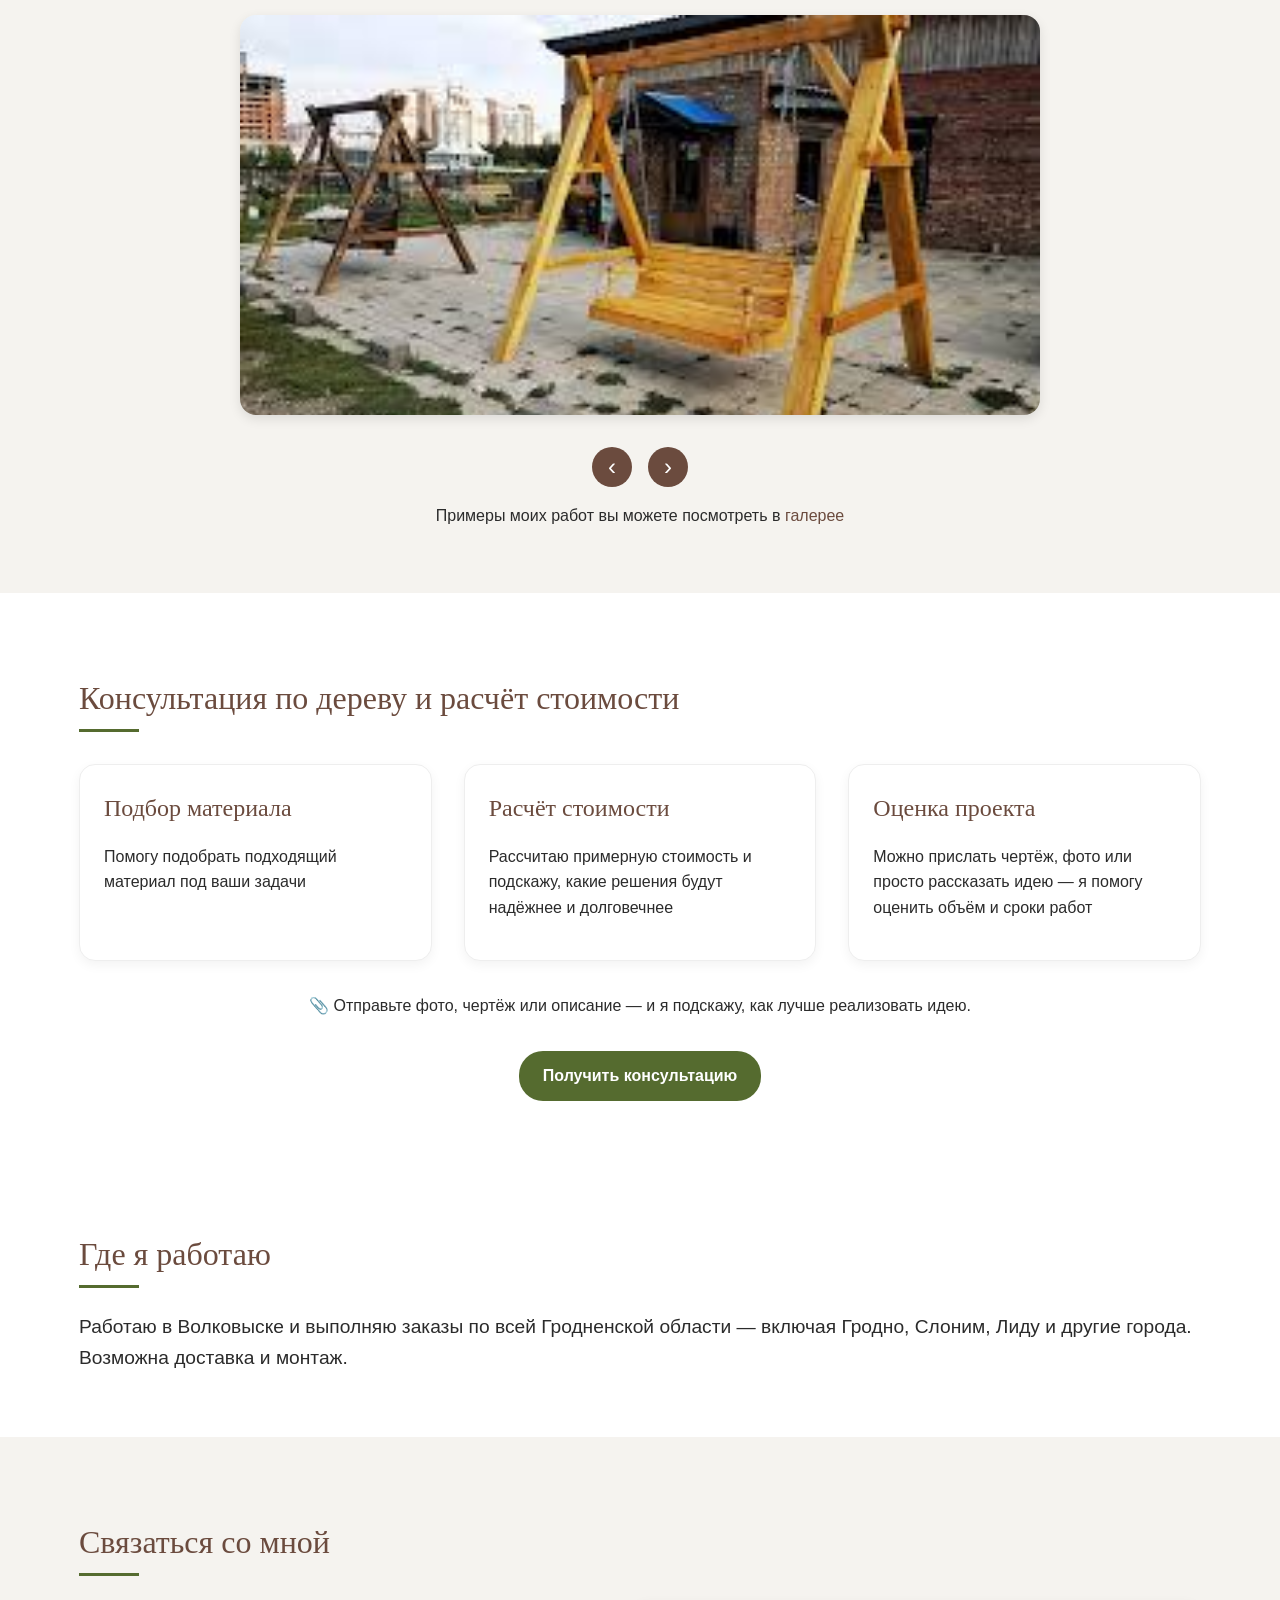
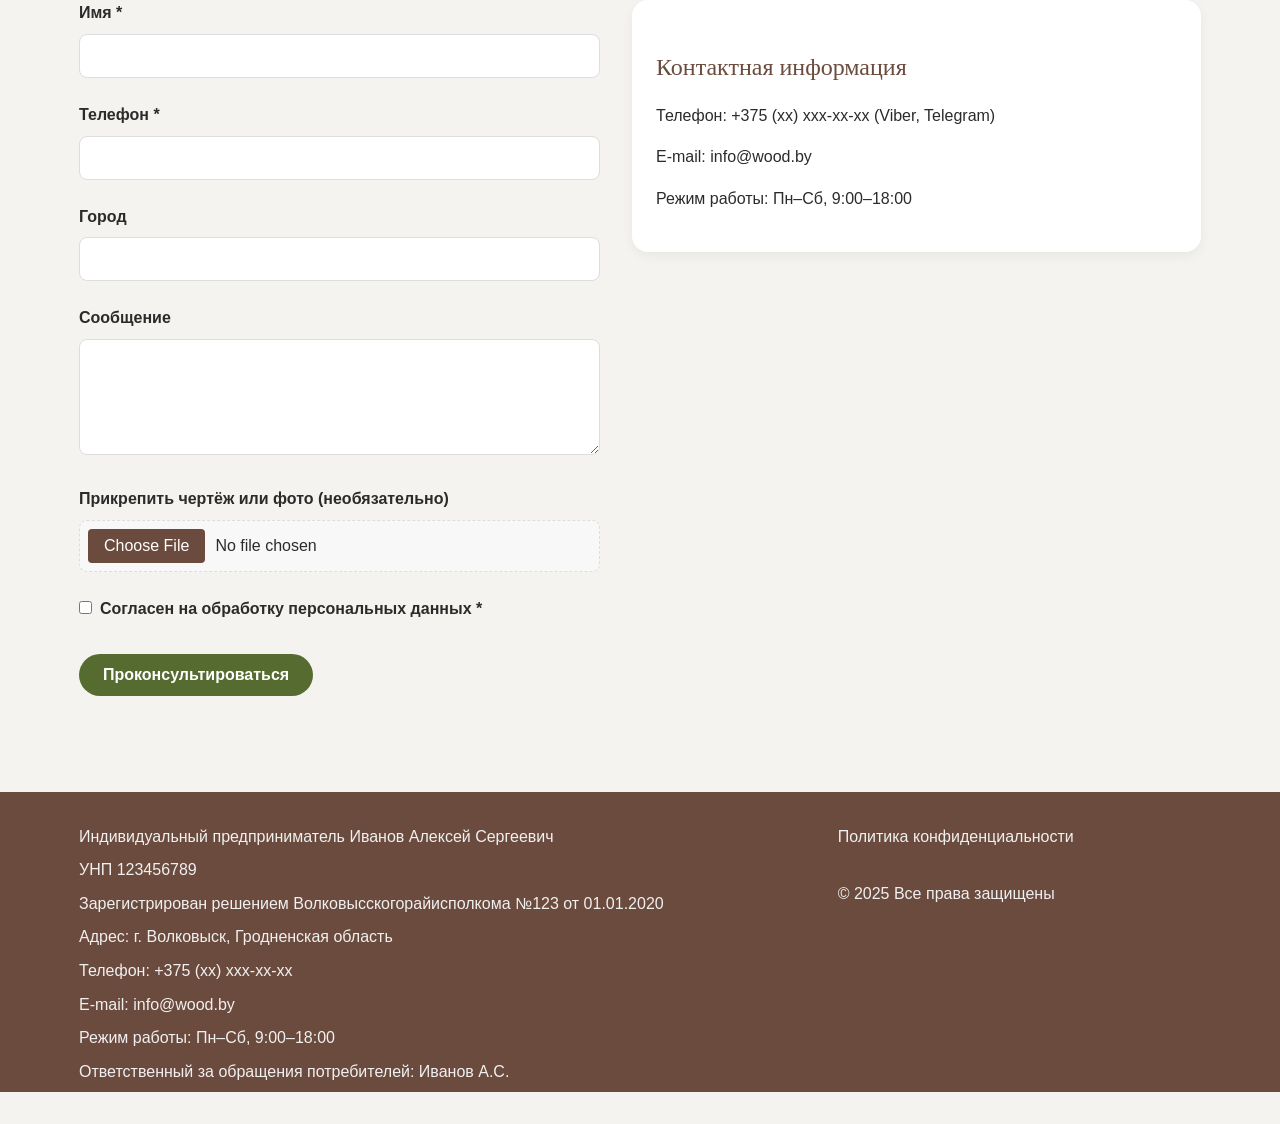
==== commit 8a4b5571: "feat(consultation): add wood consultation section with file upload support - Add consultation sectio" ====
--- a/index.html
+++ b/index.html
@@ -182,6 +182,31 @@
         </div>
     </section>
 
+    <!-- Consultation Section -->
+    <section class="services">
+        <div class="container">
+            <h2>Консультация по дереву и расчёт стоимости</h2>
+            <div class="services-grid">
+                <div class="service-card">
+                    <h3>Подбор материала</h3>
+                    <p>Помогу подобрать подходящий материал под ваши задачи</p>
+                </div>
+                <div class="service-card">
+                    <h3>Расчёт стоимости</h3>
+                    <p>Рассчитаю примерную стоимость и подскажу, какие решения будут надёжнее и долговечнее</p>
+                </div>
+                <div class="service-card">
+                    <h3>Оценка проекта</h3>
+                    <p>Можно прислать чертёж, фото или просто рассказать идею — я помогу оценить объём и сроки работ</p>
+                </div>
+            </div>
+            <div class="text-center" style="margin-top: 2rem;">
+                <p>📎 Отправьте фото, чертёж или описание — и я подскажу, как лучше реализовать идею.</p>
+                <a href="#contact" class="btn btn-primary" style="margin-top: 1rem;">Получить консультацию</a>
+            </div>
+        </div>
+    </section>
+
     <!-- Where We Work Section -->
     <section class="work-area">
         <div class="container">
@@ -213,6 +238,10 @@
                         <div class="form-group">
                             <label for="message">Сообщение</label>
                             <textarea id="message" name="message" rows="5"></textarea>
+                        </div>
+                        <div class="form-group">
+                            <label for="drawing">Прикрепить чертёж или фото (необязательно)</label>
+                            <input type="file" id="drawing" name="drawing" accept=".jpg,.jpeg,.png,.pdf,.dwg,.dxf" class="form-control">
                         </div>
                         <!-- Honeypot field for spam protection -->
                         <div class="form-group honey">
--- a/css/style.css
+++ b/css/style.css
@@ -154,7 +154,7 @@
 }
 
 .logo h1 {
-    font-size: 1.15rem;
+    font-size: 1.5rem;
     margin: 0;
     color: #6b4b3e;
 }
@@ -378,7 +378,6 @@
 
 .work-area p {
     font-size: 1.2rem;
-    max-width: 800px;
 }
 
 /* Contact Section */
@@ -425,6 +424,30 @@
     border-radius: 8px;
     font-family: 'PT Sans', 'Inter', Arial, sans-serif;
     font-size: 1rem;
+}
+
+.form-group input[type="file"] {
+    padding: 0.5rem;
+    background-color: #f8f8f8;
+    border: 1px dashed #ddd;
+    cursor: pointer;
+    width: 100%;
+    border-radius: 8px;
+}
+
+.form-group input[type="file"]::-webkit-file-upload-button {
+    background-color: #6b4b3e;
+    color: white;
+    padding: 0.5rem 1rem;
+    border: none;
+    border-radius: 4px;
+    cursor: pointer;
+    font-family: 'PT Sans', 'Inter', Arial, sans-serif;
+    margin-right: 10px;
+}
+
+.form-group input[type="file"]::-webkit-file-upload-button:hover {
+    background-color: #553c31;
 }
 
 .form-group input:focus,
@@ -644,6 +667,10 @@
         font-size: 2rem;
     }
 
+    .logo h1 {
+        font-size: 1rem;
+    }
+
     .hero-subtitle {
         font-size: 1.1rem;
     }
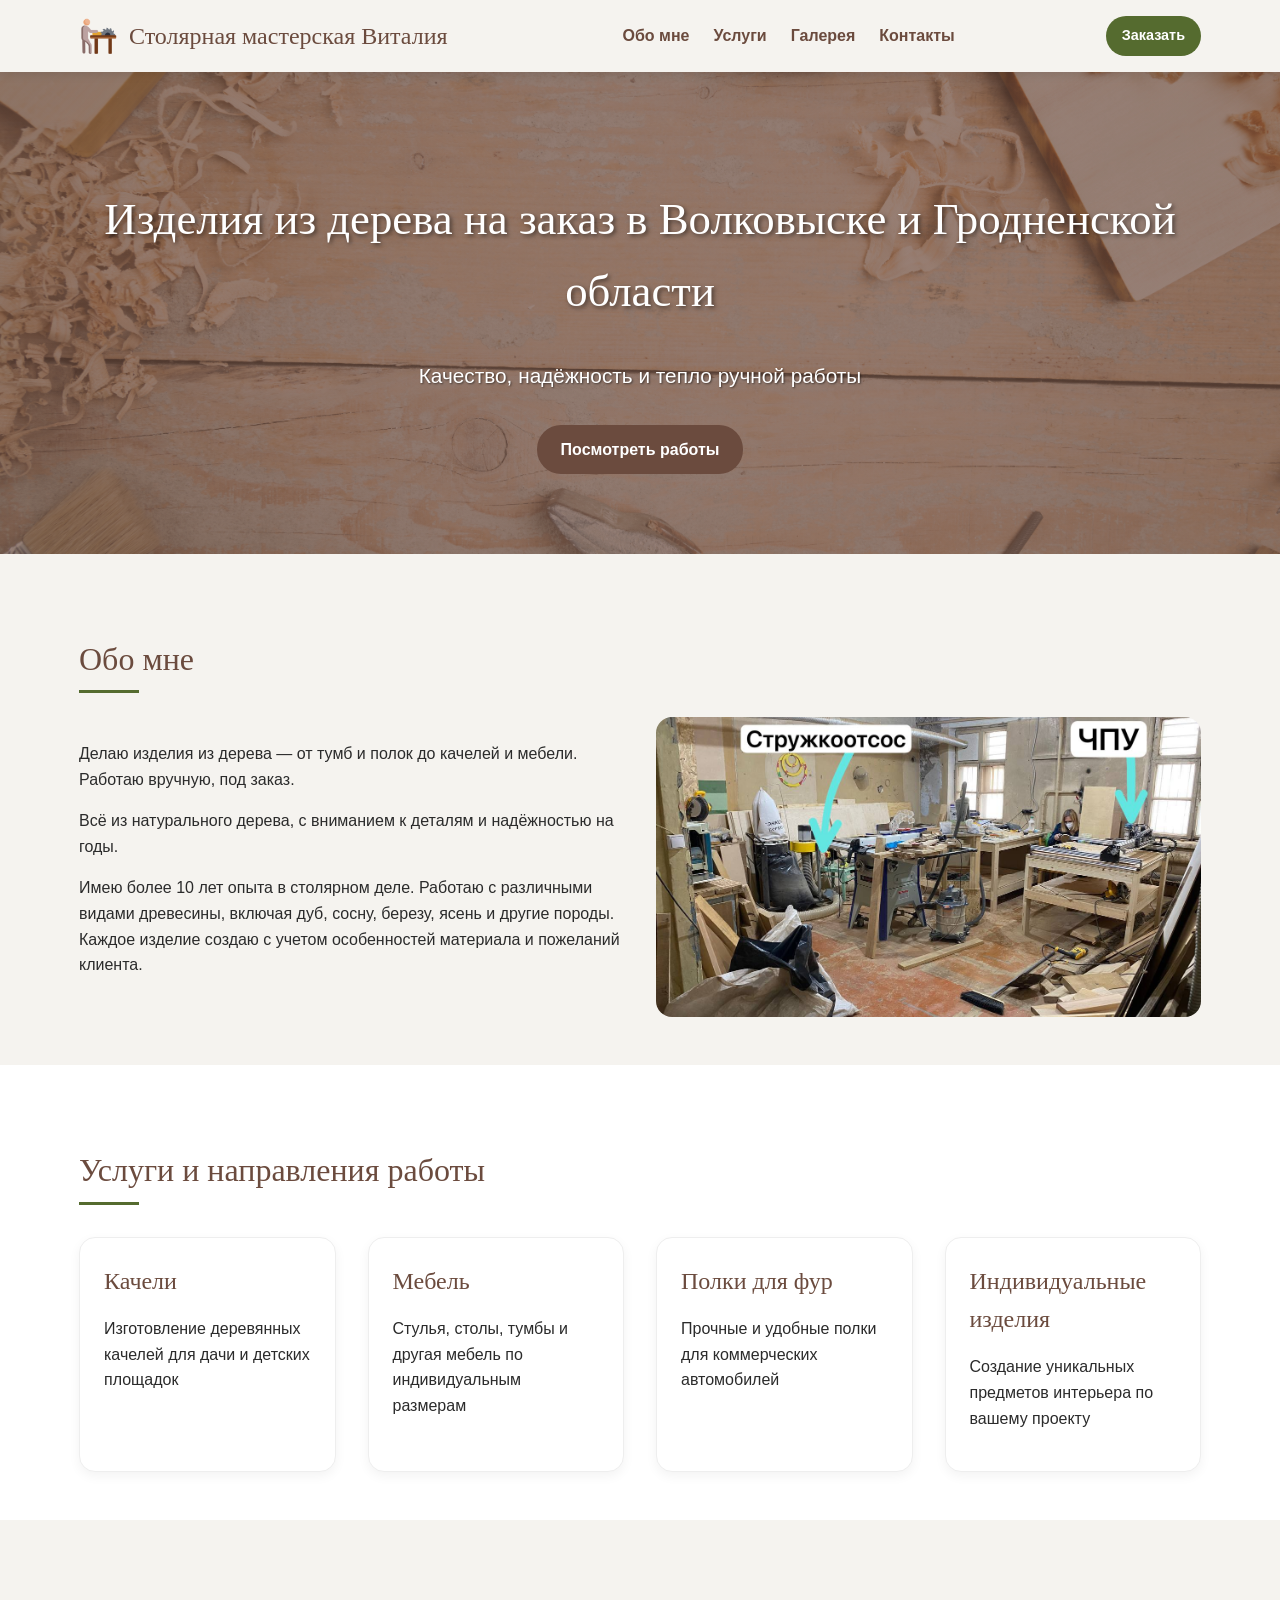
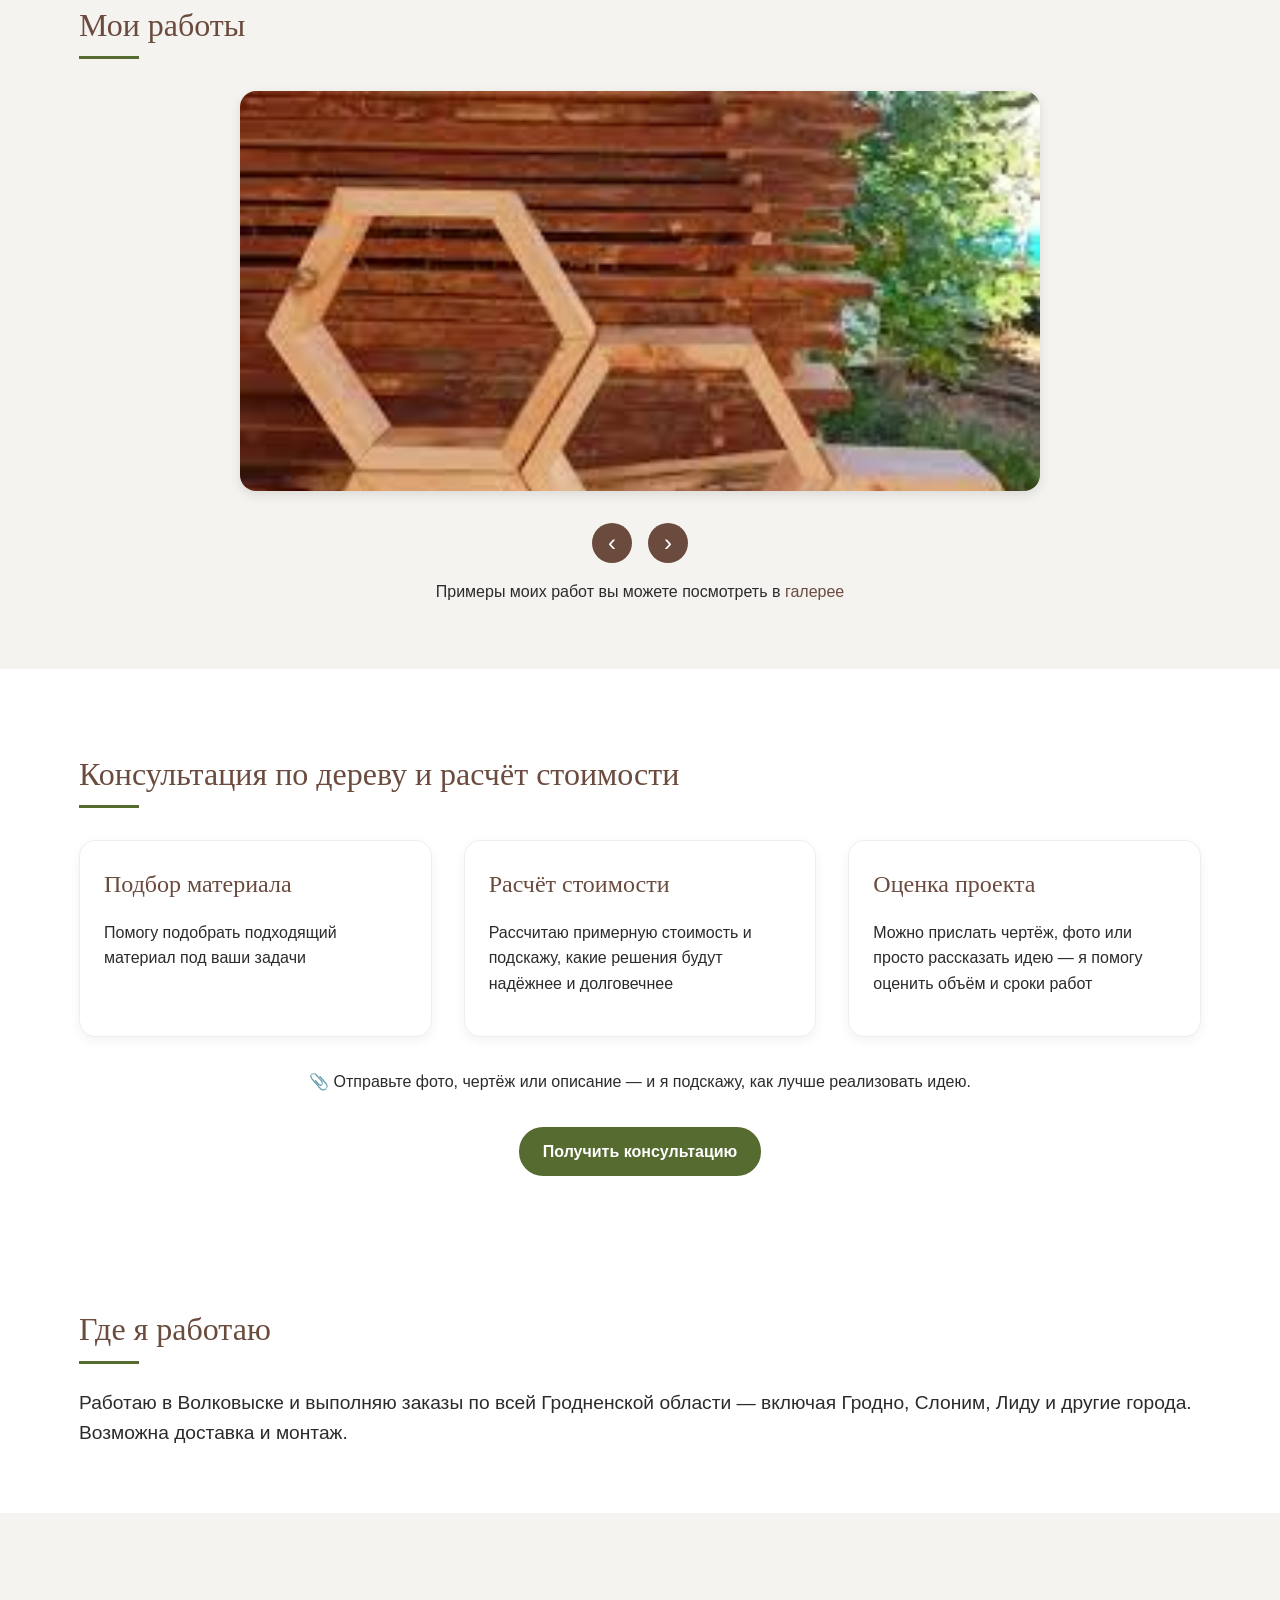
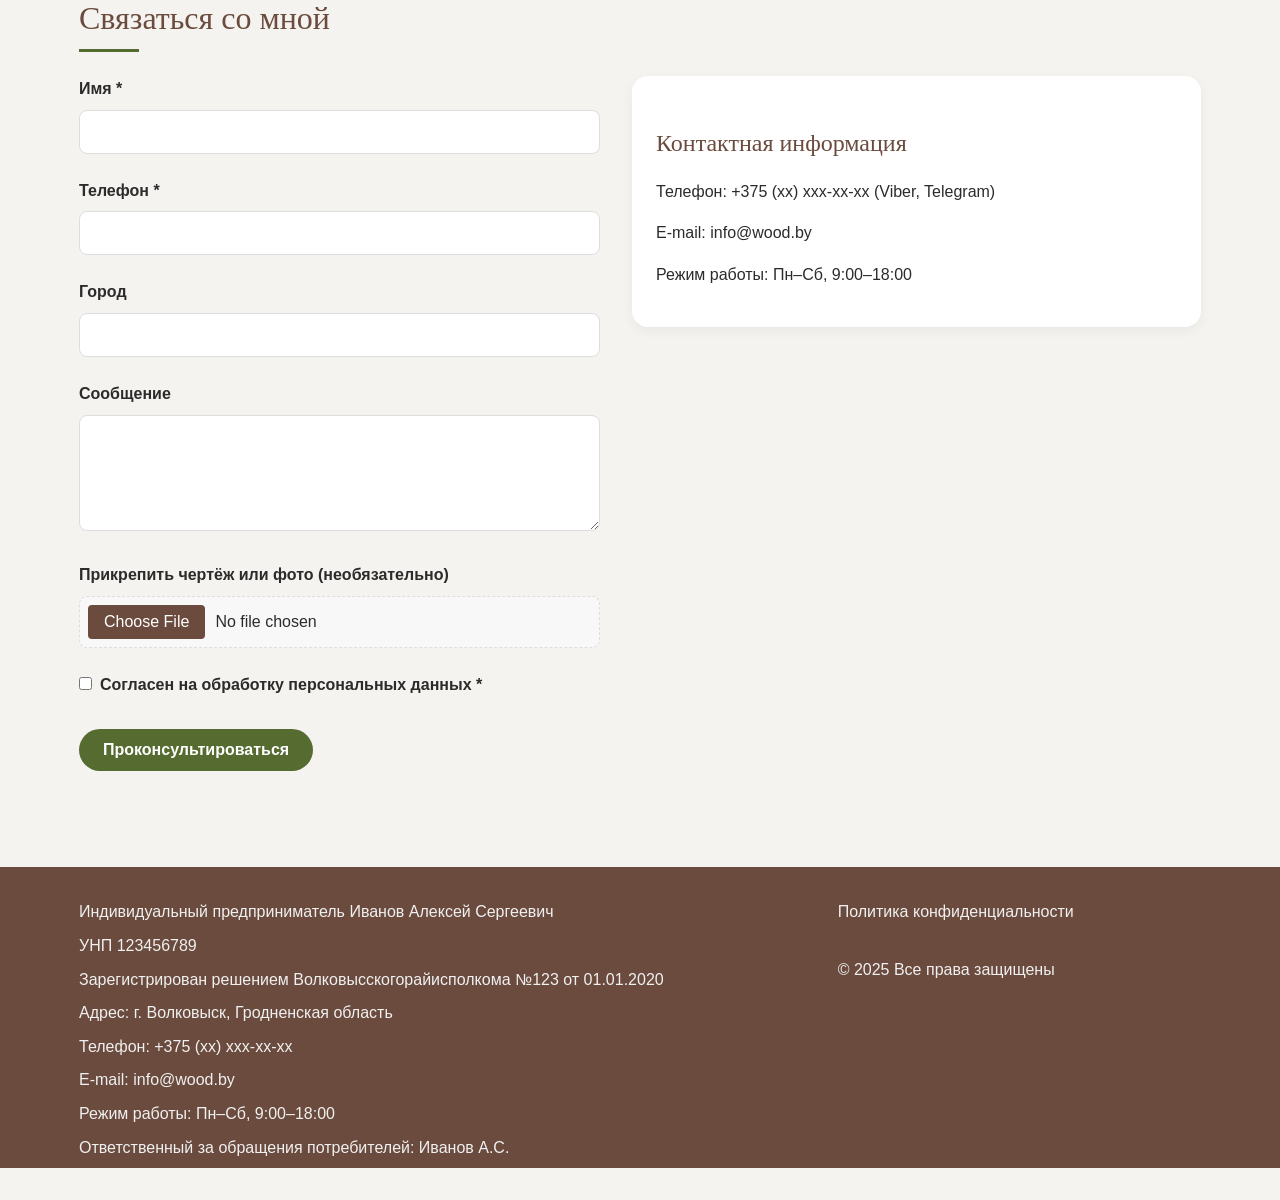
==== commit 708c1120: "style(hero): update hero section styles and responsive carousel heights - Changed hero heading from " ====
--- a/index.html
+++ b/index.html
@@ -90,7 +90,7 @@
     <section class="hero">
         <div class="container">
             <div class="hero-content">
-                <h1>Изделия из дерева на заказ<br>Волковыск и Гродненская область</h1>
+                <h2>Изделия из дерева на заказ в Волковыске и Гродненской области</h2>
                 <p class="hero-subtitle">Качество, надёжность и тепло ручной работы</p>
                 <a href="gallery/index.html" class="btn btn-secondary">Посмотреть работы</a>
             </div>
@@ -241,7 +241,8 @@
                         </div>
                         <div class="form-group">
                             <label for="drawing">Прикрепить чертёж или фото (необязательно)</label>
-                            <input type="file" id="drawing" name="drawing" accept=".jpg,.jpeg,.png,.pdf,.dwg,.dxf" class="form-control">
+                            <input type="file" id="drawing" name="drawing" accept=".jpg,.jpeg,.png,.pdf,.dwg,.dxf"
+                                class="form-control">
                         </div>
                         <!-- Honeypot field for spam protection -->
                         <div class="form-group honey">
--- a/css/style.css
+++ b/css/style.css
@@ -55,6 +55,10 @@
     width: 60px;
     height: 3px;
     background-color: #556b2f;
+}
+
+.hero-content h2::after {
+    content: none;
 }
 
 h3 {
@@ -228,7 +232,7 @@
     text-align: center;
 }
 
-.hero-content h1 {
+.hero-content h2 {
     color: #fff;
     font-size: 2.8rem;
     margin-bottom: 1.5rem;
@@ -320,25 +324,34 @@
     position: relative;
     max-width: 800px;
     margin: 0 auto 2rem;
-    overflow: hidden;
+    height: 400px;
     border-radius: 16px;
     box-shadow: 0 4px 12px rgba(0, 0, 0, 0.1);
+    overflow: hidden;
 }
 
 .carousel-slide {
-    display: none;
+    position: absolute;
+    top: 0;
+    left: 0;
     width: 100%;
+    opacity: 0;
+    visibility: hidden;
+    transition: opacity 0.5s ease-in-out, visibility 0.5s ease-in-out;
+    z-index: 1;
 }
 
 .carousel-slide img {
     width: 100%;
-    height: 400px;
+    height: 100%;
     object-fit: cover;
     display: block;
 }
 
 .carousel-slide.active {
-    display: block;
+    opacity: 1;
+    visibility: visible;
+    z-index: 2;
 }
 
 .carousel-nav {
@@ -663,7 +676,7 @@
         padding: 3rem 0;
     }
 
-    .hero-content h1 {
+    .hero-content h2 {
         font-size: 2rem;
     }
 
@@ -681,6 +694,14 @@
         flex-direction: column;
     }
 
+    .carousel-container {
+        height: 300px;
+    }
+
+    .carousel-slide img {
+        height: 300px;
+    }
+
     .gallery-filters {
         justify-content: flex-start;
         overflow-x: auto;
@@ -699,9 +720,10 @@
 
     h1 {
         font-size: 1.8rem;
-    }
-
-    .hero-content h1 {
+        max-width: 200px;
+    }
+
+    .hero-content h2 {
         font-size: 1.8rem;
     }
 
@@ -709,4 +731,24 @@
         padding: 10px 20px;
         font-size: 0.9rem;
     }
+
+    .gallery-grid {
+        grid-template-columns: 1fr;
+        gap: 1rem;
+    }
+
+    .carousel-container {
+        height: 250px;
+    }
+
+    .carousel-slide img {
+        height: 250px;
+    }
+
+    .carousel-prev,
+    .carousel-next {
+        width: 30px;
+        height: 30px;
+        font-size: 1.2rem;
+    }
 }
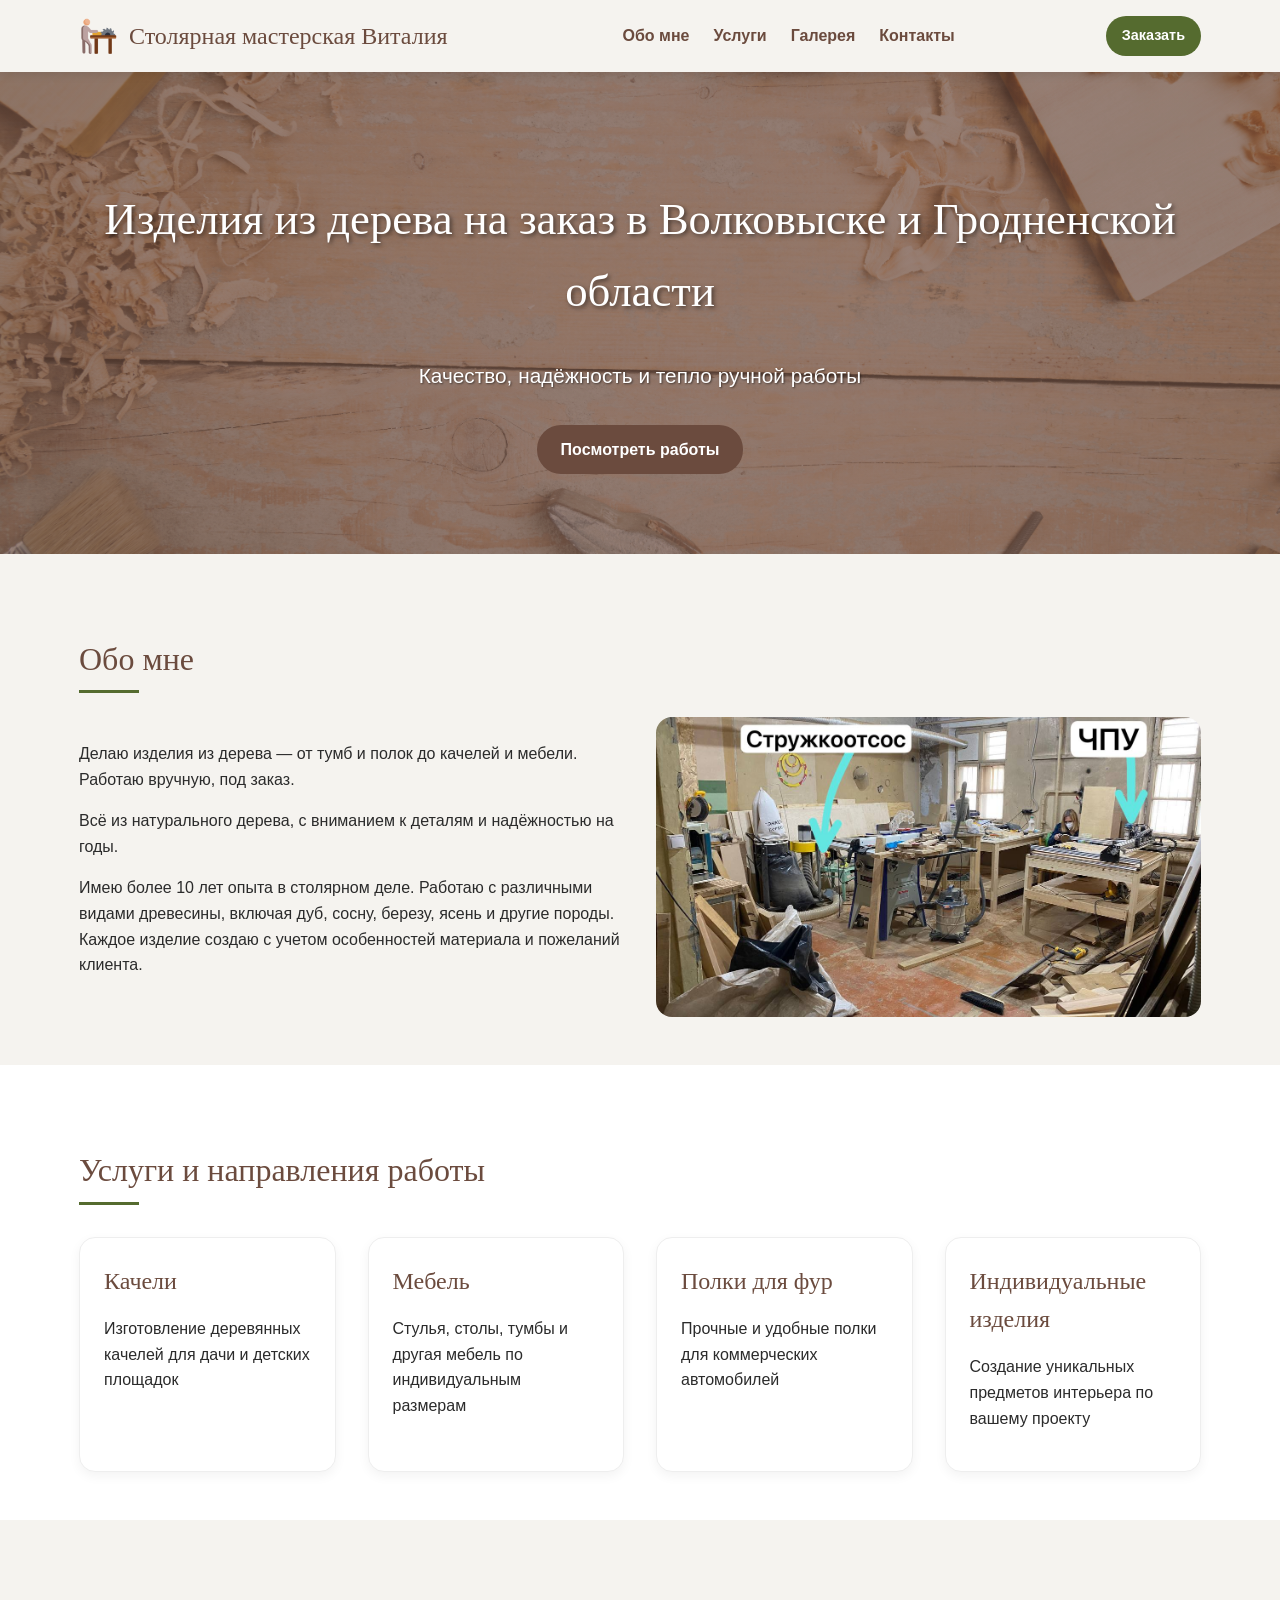
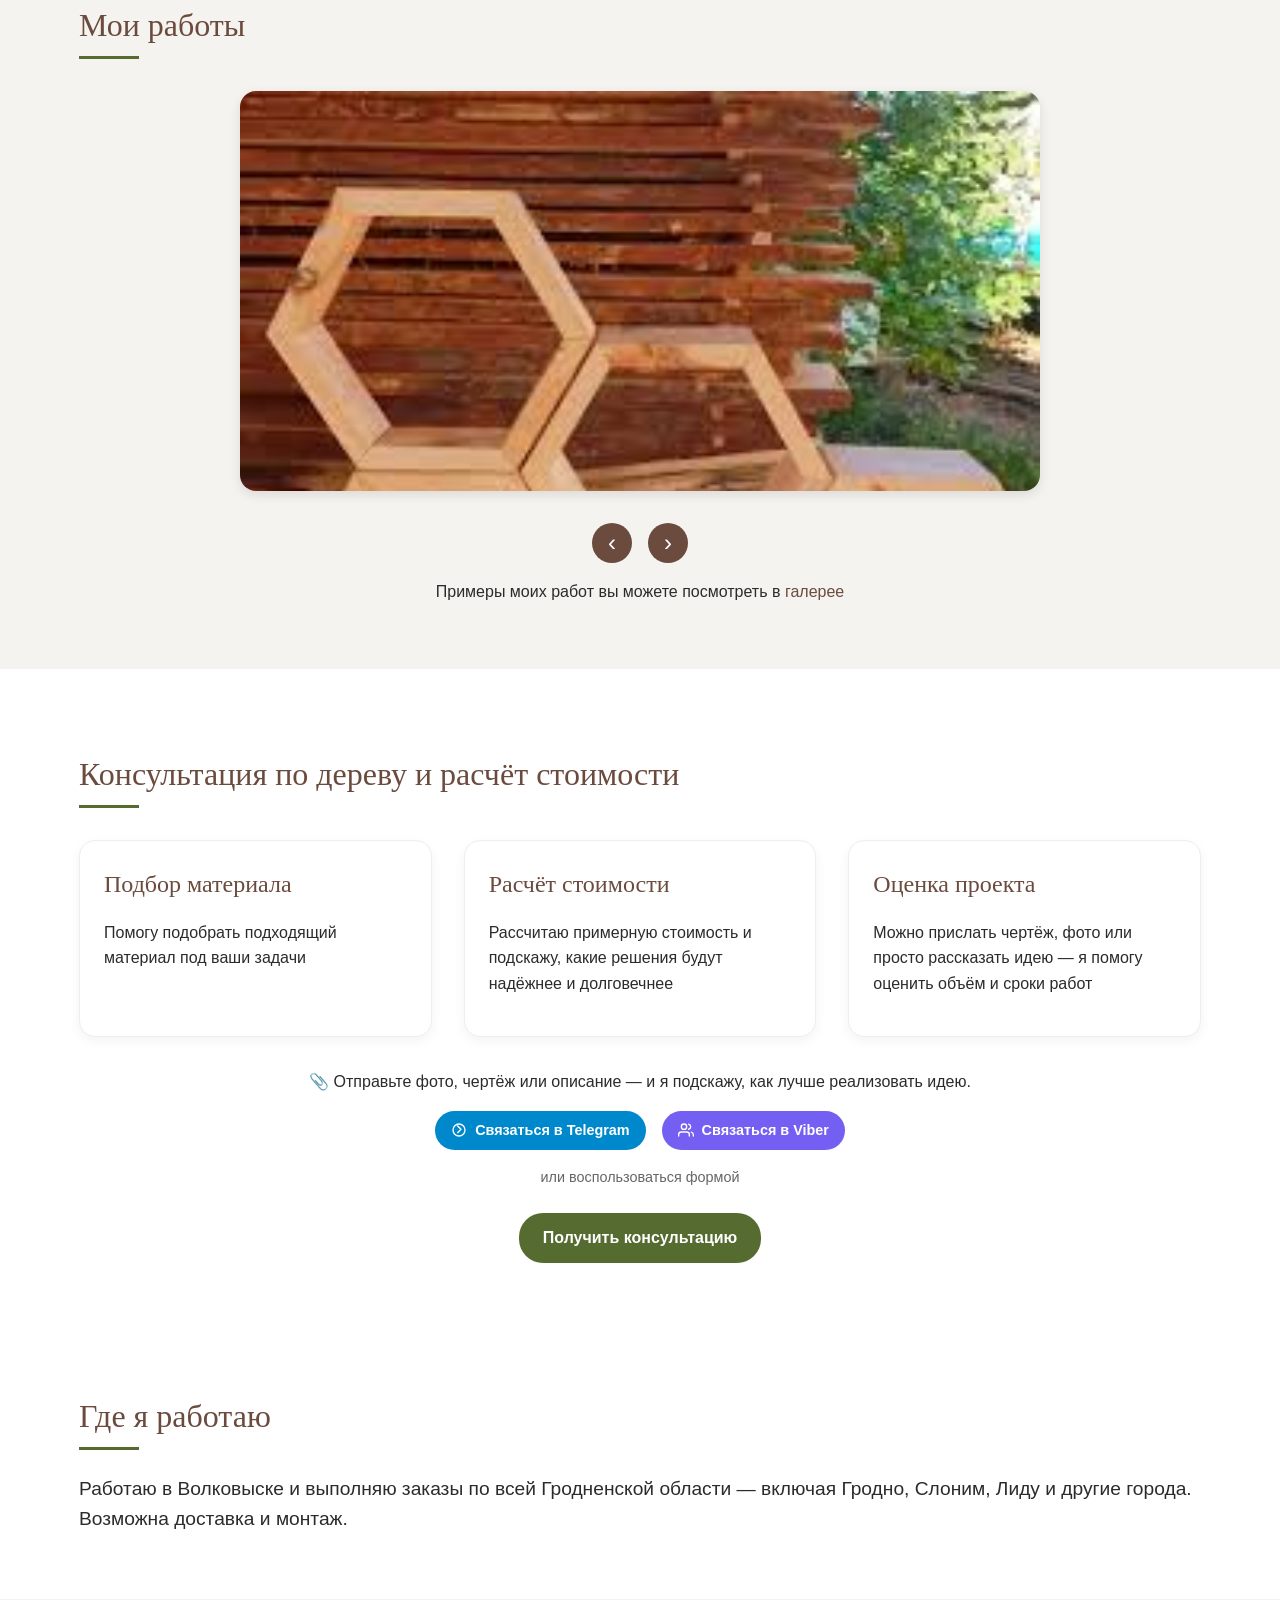
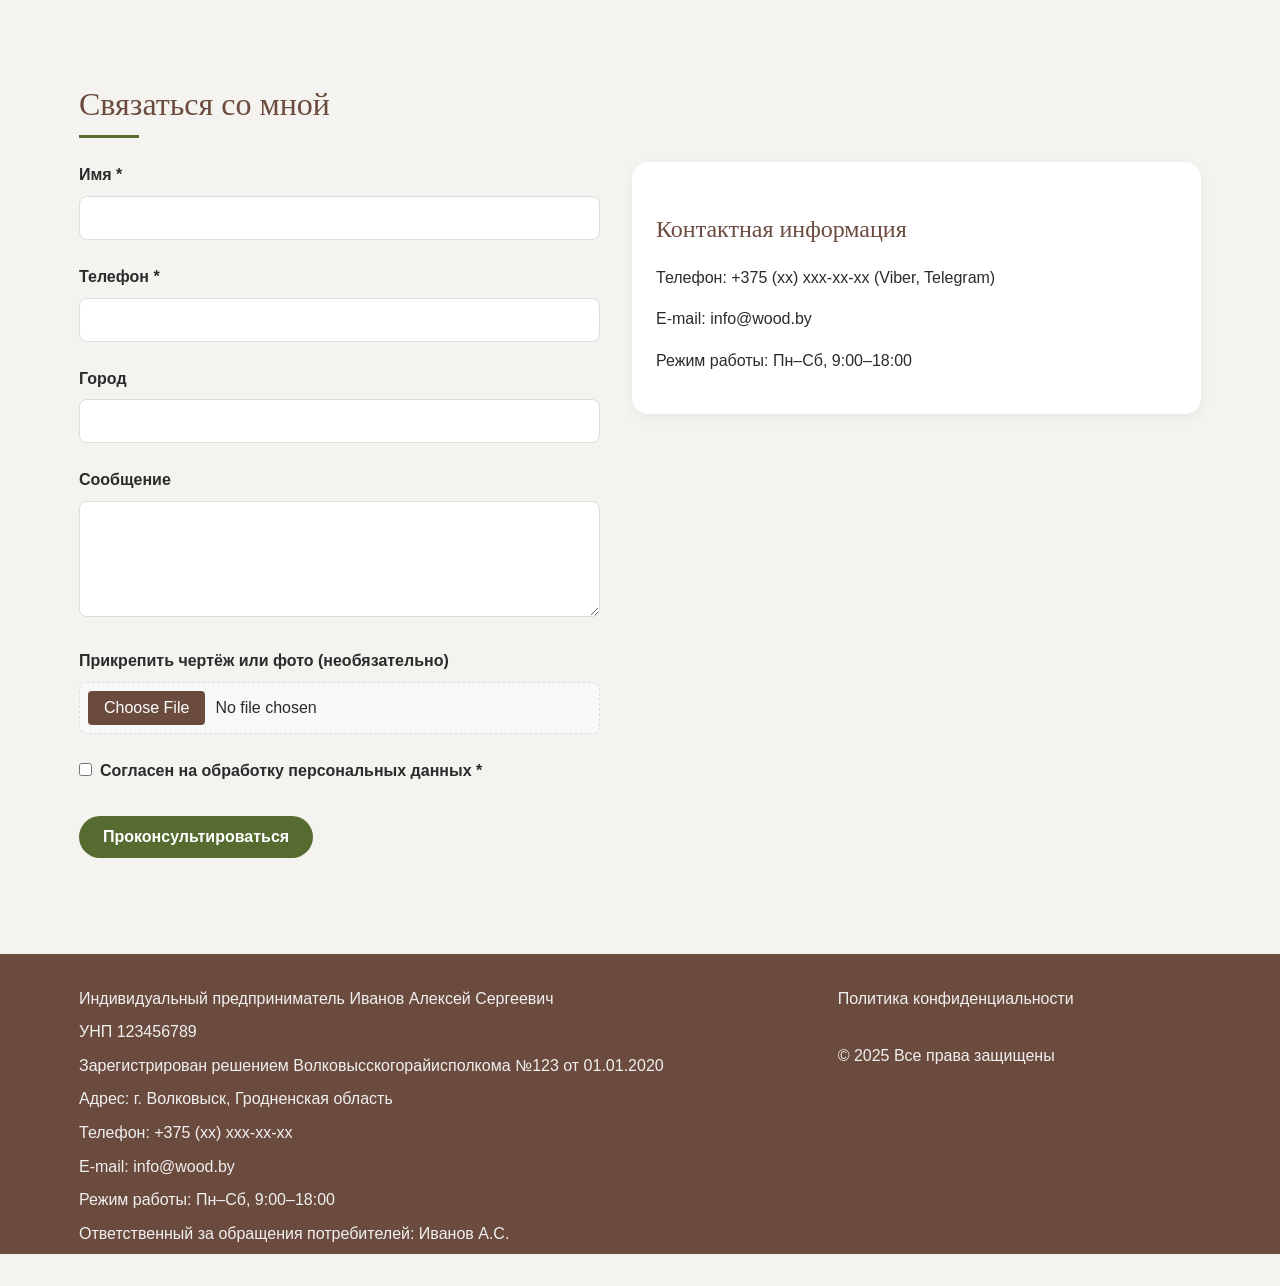
==== commit 858b9974: "feat(consultation): add inline Telegram and Viber contact buttons - Introduce brand-colored Telegram" ====
--- a/index.html
+++ b/index.html
@@ -202,6 +202,28 @@
             </div>
             <div class="text-center" style="margin-top: 2rem;">
                 <p>📎 Отправьте фото, чертёж или описание — и я подскажу, как лучше реализовать идею.</p>
+                <!-- Online Consultation Options -->
+                <div class="inline-consultation-buttons">
+                    <a href="https://t.me/your_username" target="_blank" class="btn btn-telegram-inline">
+                        <svg xmlns="http://www.w3.org/2000/svg" width="16" height="16" viewBox="0 0 24 24" fill="none"
+                            stroke="currentColor" stroke-width="2" stroke-linecap="round" stroke-linejoin="round">
+                            <path d="M21 12a9 9 0 1 1-18 0 9 9 0 0 1 18 0z"></path>
+                            <path d="M10 16l5-5-5-5"></path>
+                        </svg>
+                        Связаться в Telegram
+                    </a>
+                    <a href="viber://add?number=375xxxxxxxx" target="_blank" class="btn btn-viber-inline">
+                        <svg xmlns="http://www.w3.org/2000/svg" width="16" height="16" viewBox="0 0 24 24" fill="none"
+                            stroke="currentColor" stroke-width="2" stroke-linecap="round" stroke-linejoin="round">
+                            <path d="M17 21v-2a4 4 0 0 0-4-4H5a4 4 0 0 0-4 4v2"></path>
+                            <circle cx="9" cy="7" r="4"></circle>
+                            <path d="M23 21v-2a4 4 0 0 0-3-3.87"></path>
+                            <path d="M16 3.13a4 4 0 0 1 0 7.75"></path>
+                        </svg>
+                        Связаться в Viber
+                    </a>
+                </div>
+                <p style="margin: 0.5rem 0; font-size: 0.9rem; color: #666;">или воспользоваться формой</p>
                 <a href="#contact" class="btn btn-primary" style="margin-top: 1rem;">Получить консультацию</a>
             </div>
         </div>
--- a/css/style.css
+++ b/css/style.css
@@ -130,6 +130,61 @@
     text-align: center;
 }
 
+/* Brand Colored Buttons for Inline Consultation */
+.btn-telegram-inline {
+    background-color: #0088cc;
+    /* Telegram Blue */
+    color: #fff;
+    display: flex;
+    align-items: center;
+    gap: 0.5rem;
+}
+
+.btn-telegram-inline:hover {
+    background-color: #0077b3;
+    color: #fff;
+    transform: translateY(-2px);
+    box-shadow: 0 4px 8px rgba(0, 0, 0, 0.1);
+}
+
+.btn-viber-inline {
+    background-color: #7360f2;
+    /* Viber Purple */
+    color: #fff;
+    display: flex;
+    align-items: center;
+    gap: 0.5rem;
+}
+
+.btn-viber-inline:hover {
+    background-color: #624fd9;
+    color: #fff;
+    transform: translateY(-2px);
+    box-shadow: 0 4px 8px rgba(0, 0, 0, 0.1);
+}
+
+/* Inline Consultation Buttons */
+.inline-consultation-buttons {
+    display: flex;
+    justify-content: center;
+    gap: 1rem;
+    flex-wrap: wrap;
+    margin: 1rem 0;
+}
+
+.inline-consultation-buttons .btn {
+    padding: 8px 16px;
+    font-size: 0.9rem;
+}
+
+.inline-consultation-buttons svg {
+    transition: transform 0.3s ease;
+}
+
+.inline-consultation-buttons .btn:hover svg {
+    transform: translateX(3px);
+}
+
 /* Header */
 .header {
     background-color: rgba(245, 243, 239, 0.95);
@@ -673,7 +728,7 @@
     }
 
     .hero {
-        padding: 3rem 0;
+        padding: 2.5rem 0;
     }
 
     .hero-content h2 {
@@ -710,6 +765,19 @@
 
     .filter-btn {
         white-space: nowrap;
+    }
+
+    /* Update padding for all sections on mobile */
+    .about,
+    .services,
+    .gallery-preview,
+    .work-area,
+    .contact {
+        padding: 1.5rem 0;
+    }
+
+    .hero {
+        padding: 2.5rem 0;
     }
 }
 
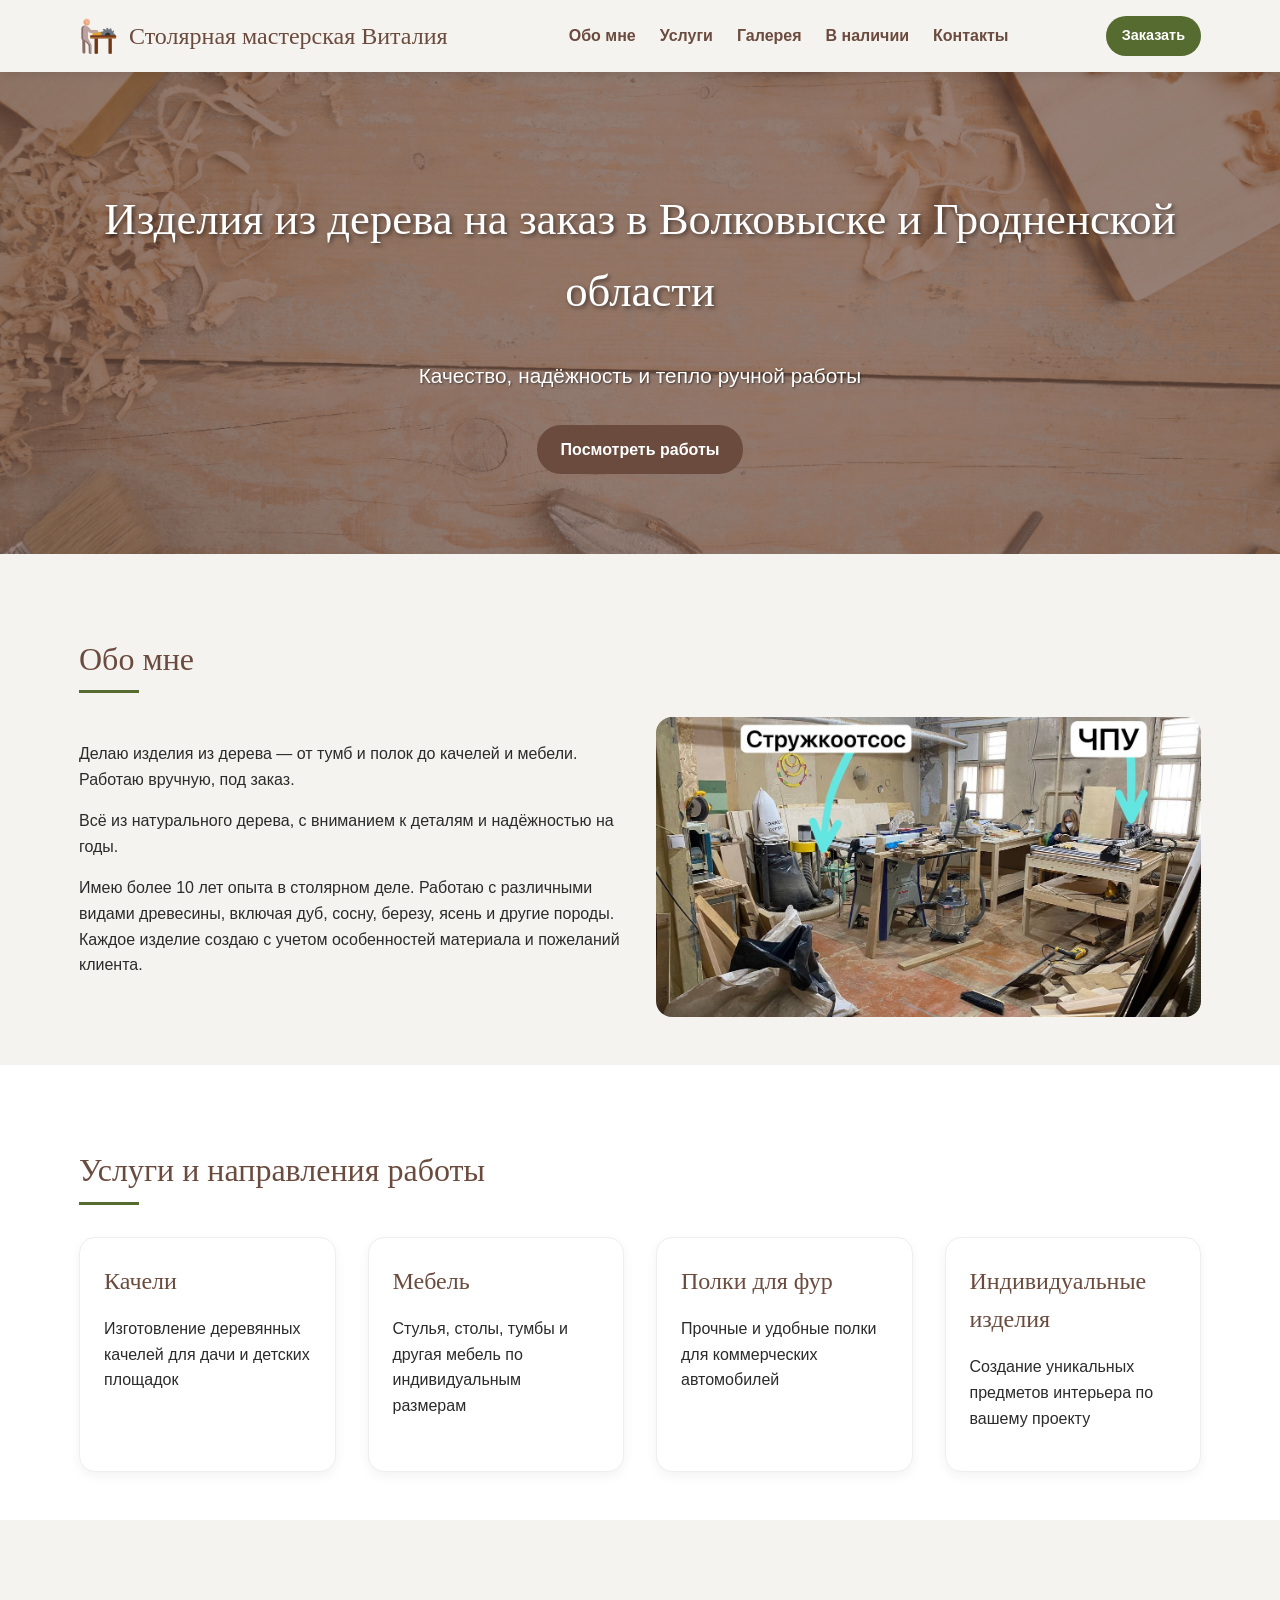
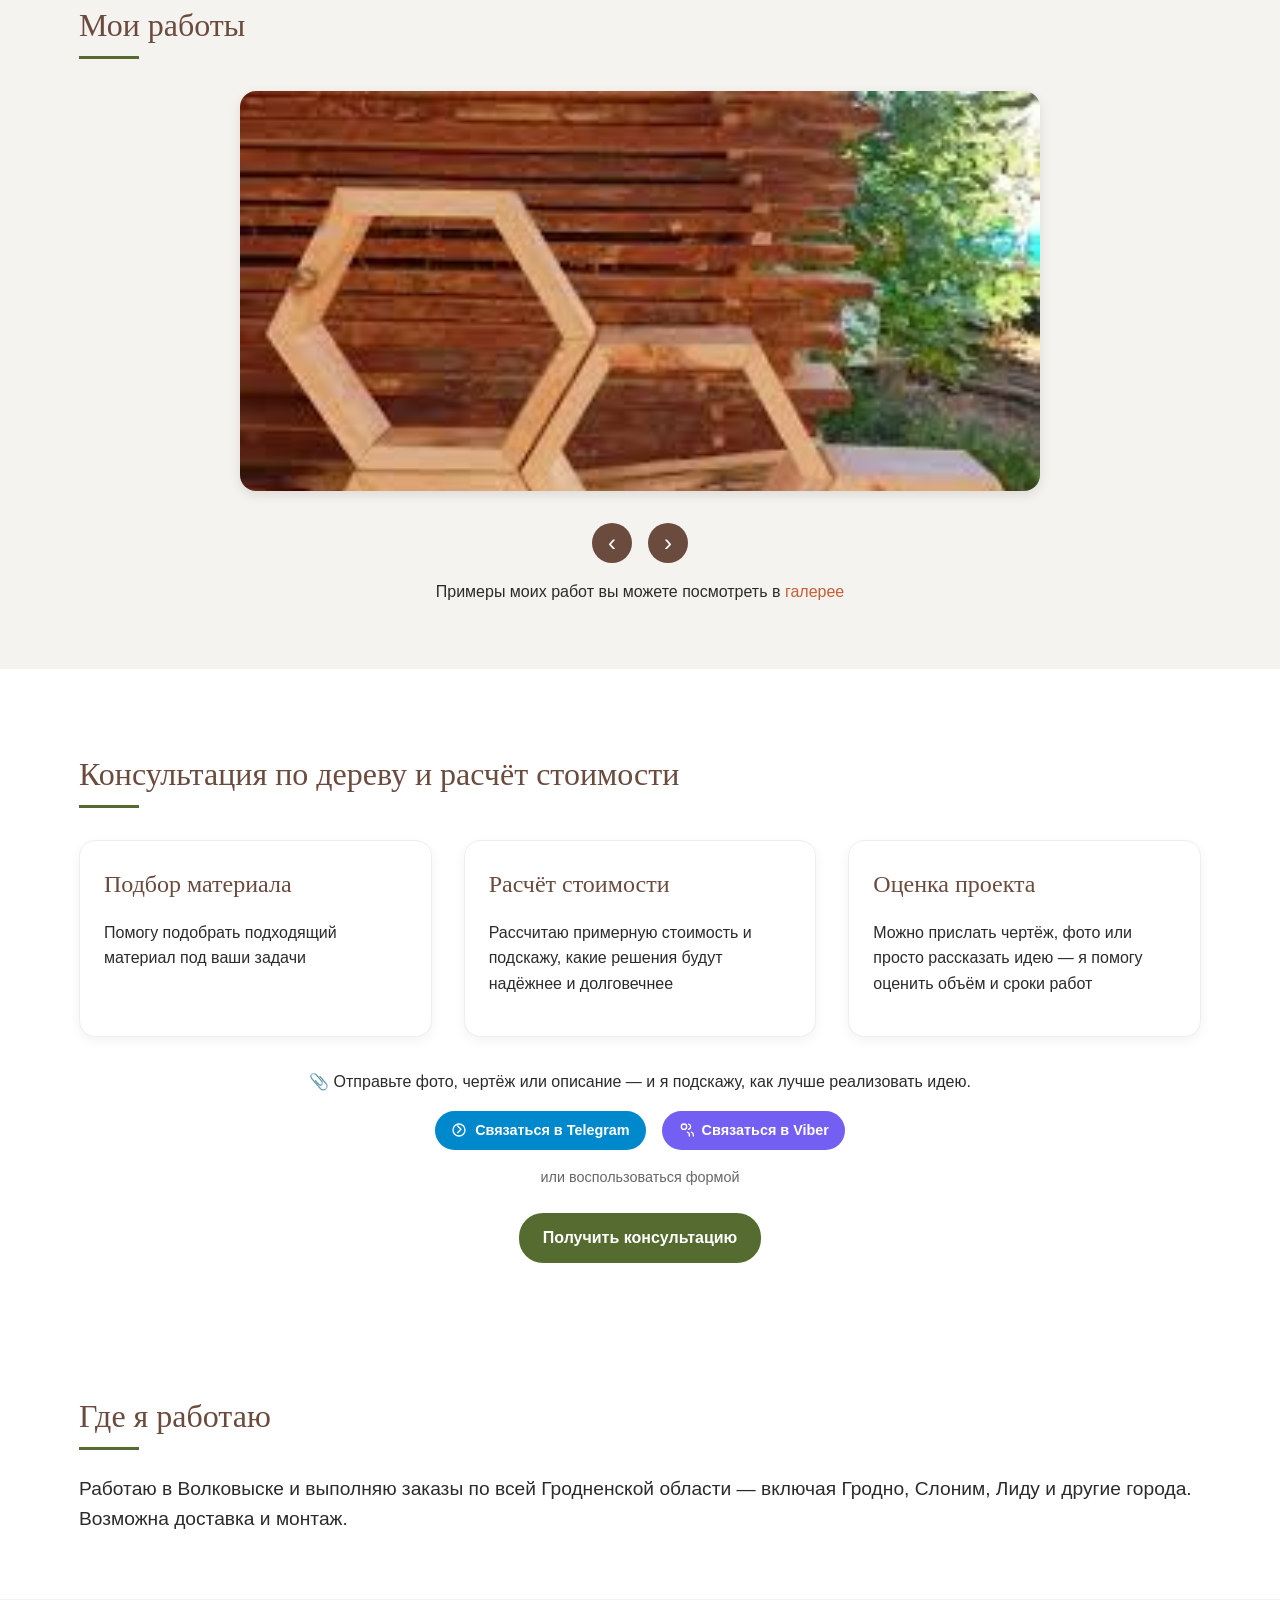
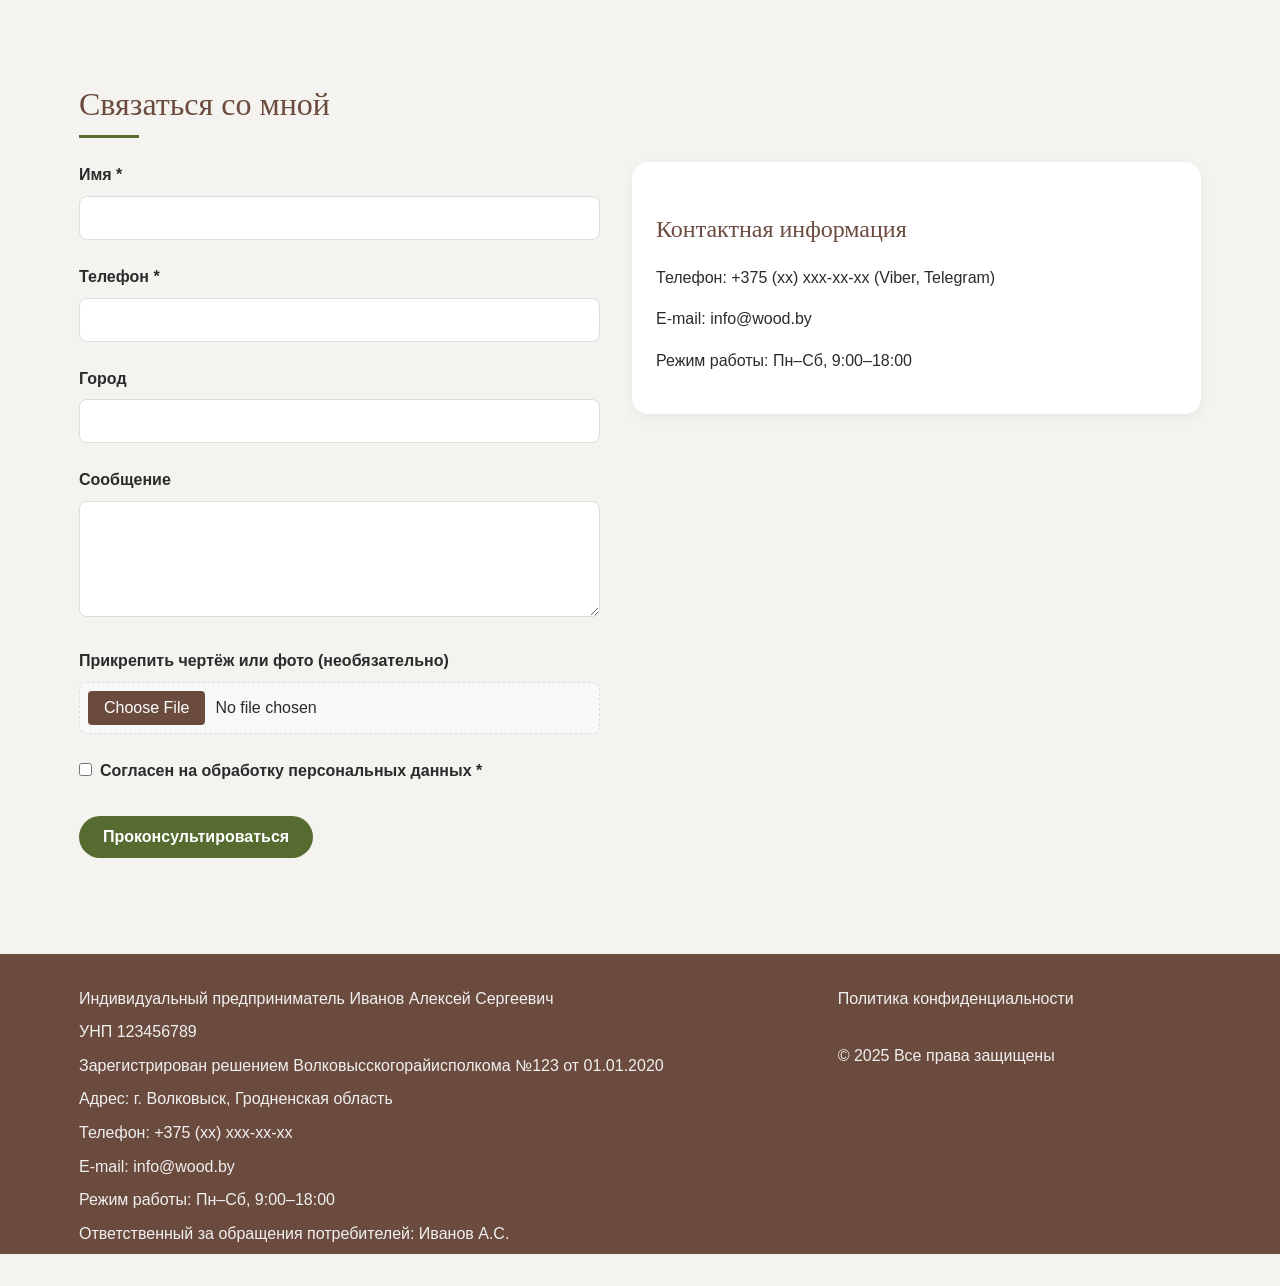
==== commit e50a344a: "feat(stock): add new "In Stock" section with filtering and ordering - Create "In Stock" page showing" ====
--- a/index.html
+++ b/index.html
@@ -76,6 +76,7 @@
                         <li><a href="#about">Обо мне</a></li>
                         <li><a href="#services">Услуги</a></li>
                         <li><a href="gallery/index.html">Галерея</a></li>
+                        <li><a href="stock/index.html">В наличии</a></li>
                         <li><a href="#contact">Контакты</a></li>
                     </ul>
                 </nav>
@@ -215,7 +216,7 @@
                     <a href="viber://add?number=375xxxxxxxx" target="_blank" class="btn btn-viber-inline">
                         <svg xmlns="http://www.w3.org/2000/svg" width="16" height="16" viewBox="0 0 24 24" fill="none"
                             stroke="currentColor" stroke-width="2" stroke-linecap="round" stroke-linejoin="round">
-                            <path d="M17 21v-2a4 4 0 0 0-4-4H5a4 4 0 0 0-4 4v2"></path>
+                            <path d="M17 21v-2a4 4 0 0 0-3-3.87"></path>
                             <circle cx="9" cy="7" r="4"></circle>
                             <path d="M23 21v-2a4 4 0 0 0-3-3.87"></path>
                             <path d="M16 3.13a4 4 0 0 1 0 7.75"></path>
--- a/css/style.css
+++ b/css/style.css
@@ -374,6 +374,10 @@
     text-align: center;
 }
 
+.gallery-carousel a {
+    color: #c75e33
+}
+
 /* Carousel Styles */
 .carousel-container {
     position: relative;
@@ -658,6 +662,75 @@
     margin: 0;
 }
 
+/* Stock Page */
+.stock-full {
+    padding: 2rem 0;
+}
+
+.stock-filters {
+    display: flex;
+    flex-wrap: wrap;
+    gap: 0.5rem;
+    margin-bottom: 2rem;
+    justify-content: center;
+}
+
+.stock-grid {
+    display: grid;
+    grid-template-columns: repeat(auto-fill, minmax(300px, 1fr));
+    gap: 2rem;
+}
+
+.stock-item {
+    background-color: #fff;
+    border-radius: 16px;
+    overflow: hidden;
+    box-shadow: 0 4px 12px rgba(0, 0, 0, 0.05);
+    transition: transform 0.3s ease;
+}
+
+.stock-item:hover {
+    transform: translateY(-5px);
+}
+
+.stock-item img {
+    width: 100%;
+    height: 250px;
+    object-fit: cover;
+    display: block;
+}
+
+.stock-item-info {
+    padding: 1rem;
+}
+
+.stock-item-info h3 {
+    margin-top: 0;
+    margin-bottom: 0.5rem;
+    color: #6b4b3e;
+}
+
+.stock-item-info p {
+    font-size: 0.9rem;
+    color: #666;
+    margin: 0;
+}
+
+.stock-item-price {
+    display: flex;
+    justify-content: space-between;
+    align-items: center;
+    margin-top: 1rem;
+    padding-top: 1rem;
+    border-top: 1px solid #eee;
+}
+
+.price {
+    font-size: 1.2rem;
+    font-weight: bold;
+    color: #6b4b3e;
+}
+
 /* Privacy Policy */
 .privacy-policy {
     padding: 2rem 0;
@@ -791,6 +864,10 @@
         max-width: 200px;
     }
 
+    h2 {
+        line-height: 1.3;
+    }
+
     .hero-content h2 {
         font-size: 1.8rem;
     }
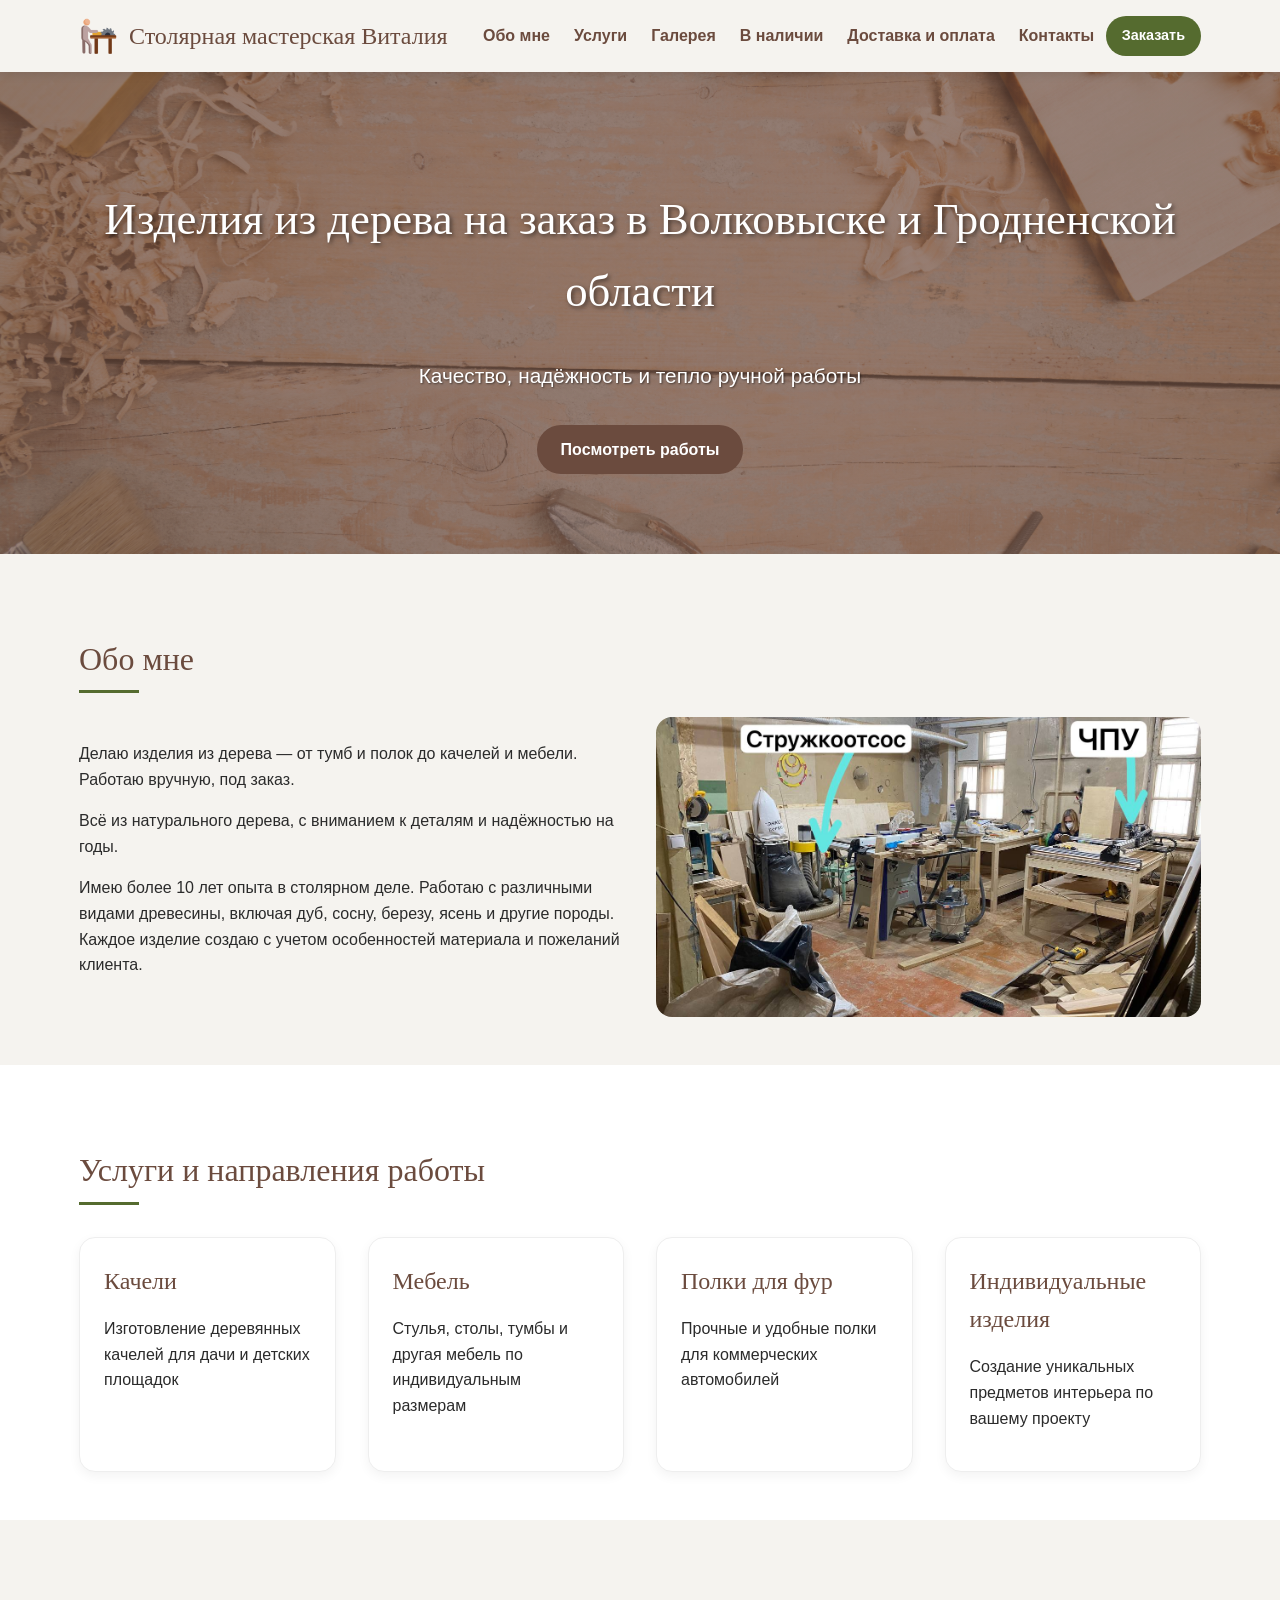
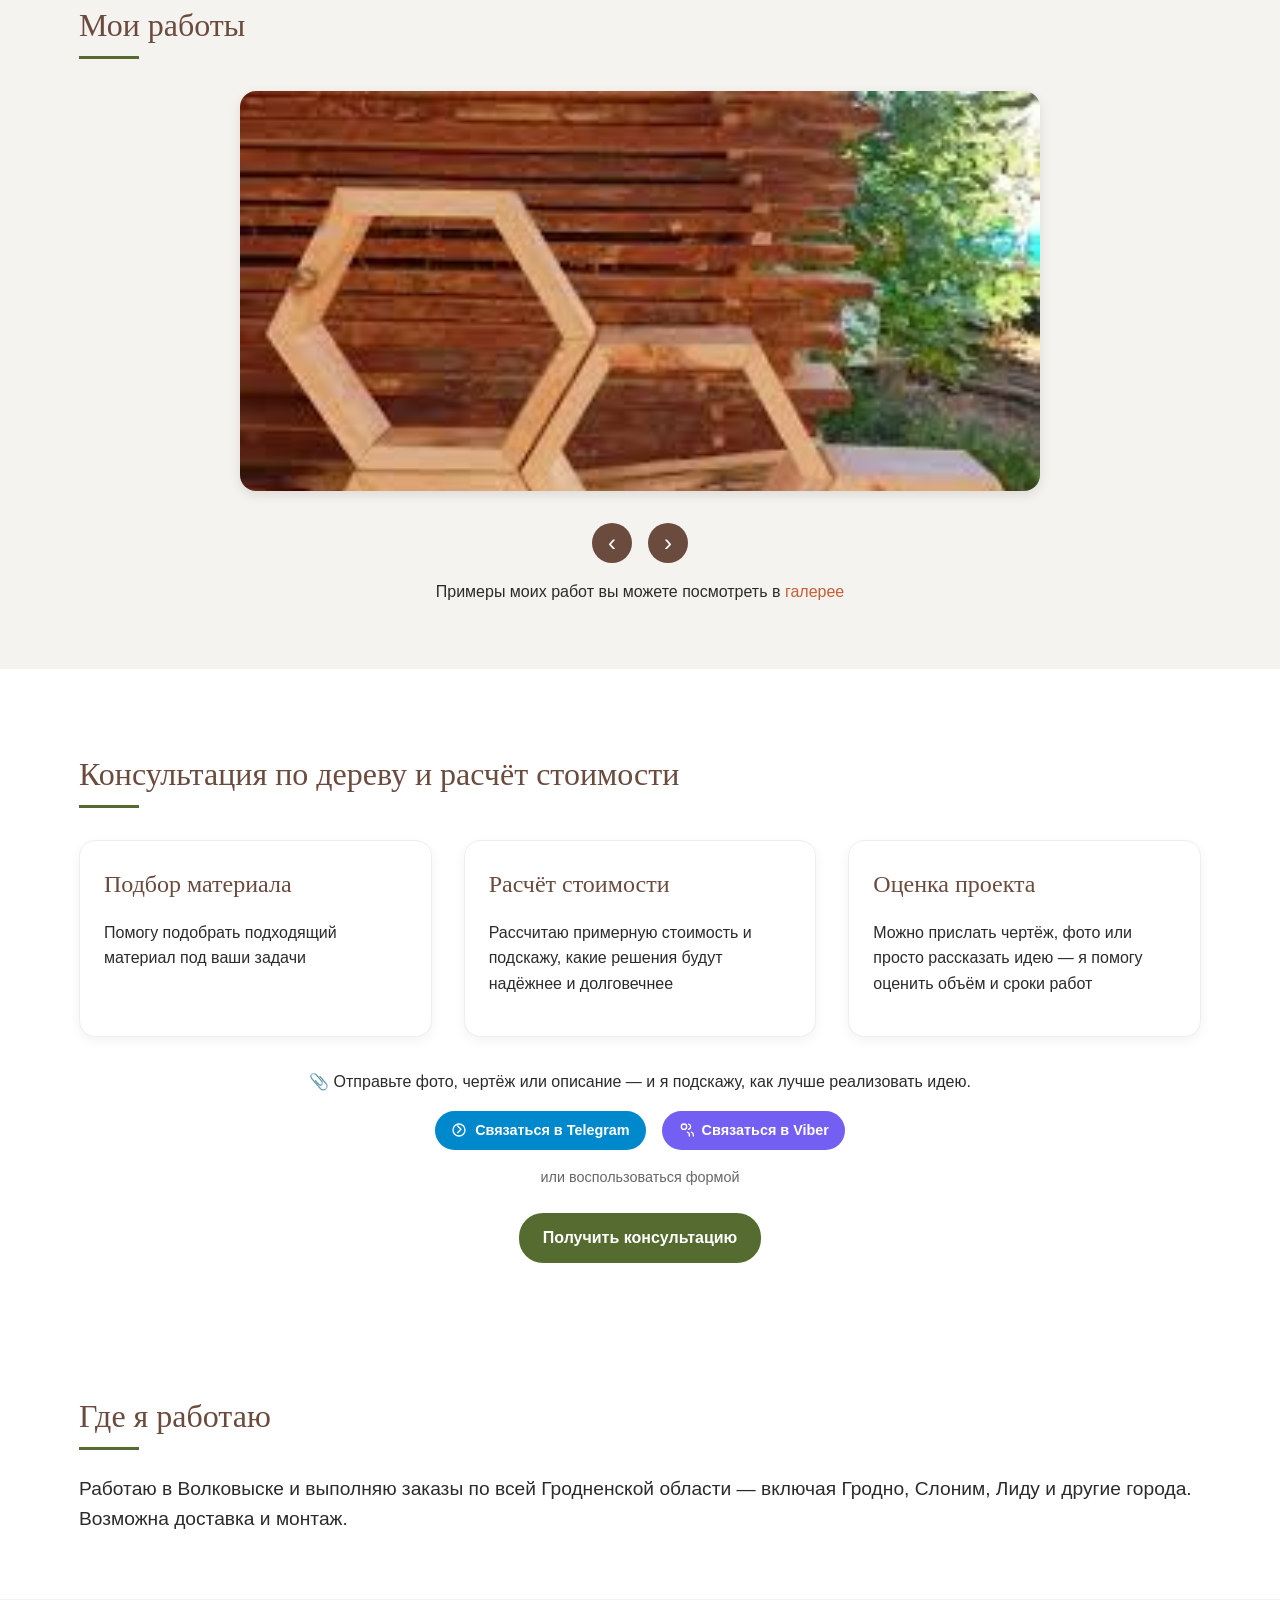
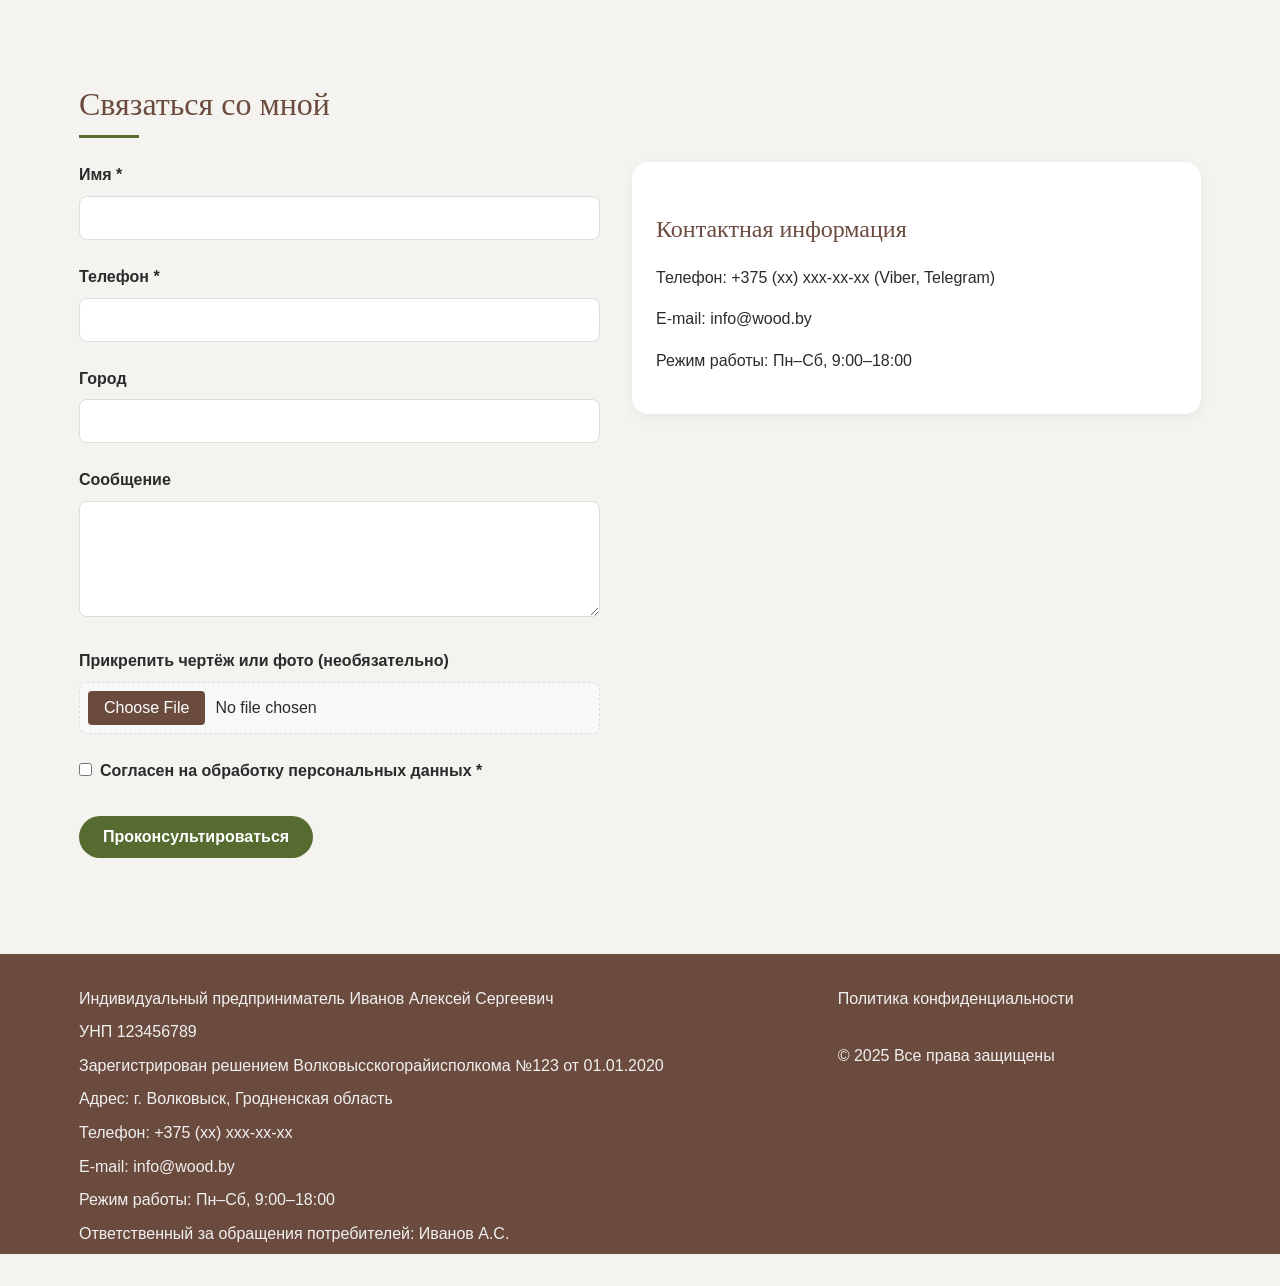
==== commit 2ea64315: "feat(delivery): add delivery and payment page with navigation links - Created a comprehensive delive" ====
--- a/index.html
+++ b/index.html
@@ -77,6 +77,7 @@
                         <li><a href="#services">Услуги</a></li>
                         <li><a href="gallery/index.html">Галерея</a></li>
                         <li><a href="stock/index.html">В наличии</a></li>
+                        <li><a href="delivery/index.html">Доставка и оплата</a></li>
                         <li><a href="#contact">Контакты</a></li>
                     </ul>
                 </nav>
--- a/css/style.css
+++ b/css/style.css
@@ -731,6 +731,44 @@
     color: #6b4b3e;
 }
 
+/* Delivery and Payment Page */
+.delivery-full {
+    padding: 2rem 0;
+}
+
+.delivery-content {
+    display: flex;
+    flex-direction: column;
+    gap: 2rem;
+}
+
+.delivery-section {
+    background-color: #fff;
+    border-radius: 16px;
+    padding: 1.5rem;
+    box-shadow: 0 4px 12px rgba(0, 0, 0, 0.05);
+}
+
+.delivery-section h2 {
+    margin-top: 0;
+    color: #6b4b3e;
+    padding-bottom: 0.5rem;
+    border-bottom: 1px solid #eee;
+}
+
+.delivery-section h3 {
+    margin-top: 1.5rem;
+    color: #8c735a;
+}
+
+.delivery-section ul {
+    padding-left: 1.5rem;
+}
+
+.delivery-section li {
+    margin-bottom: 0.5rem;
+}
+
 /* Privacy Policy */
 .privacy-policy {
     padding: 2rem 0;
